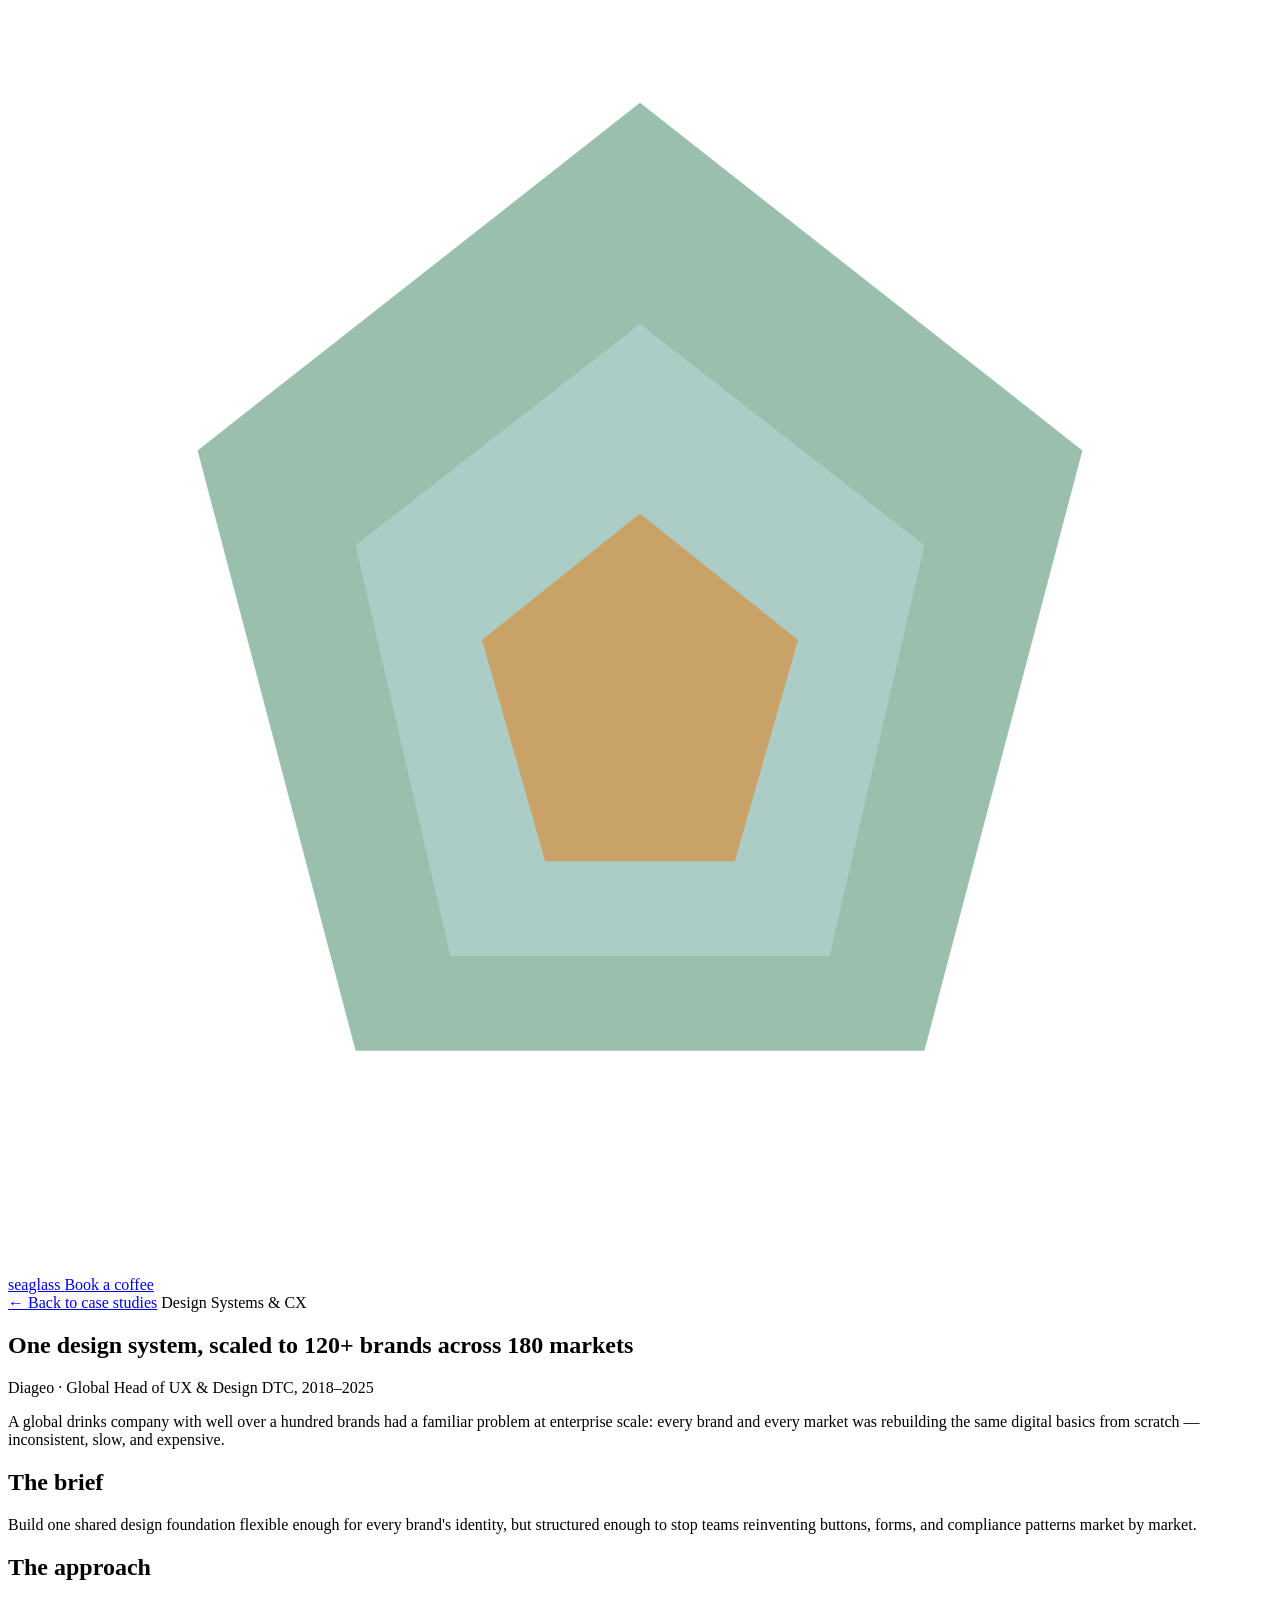
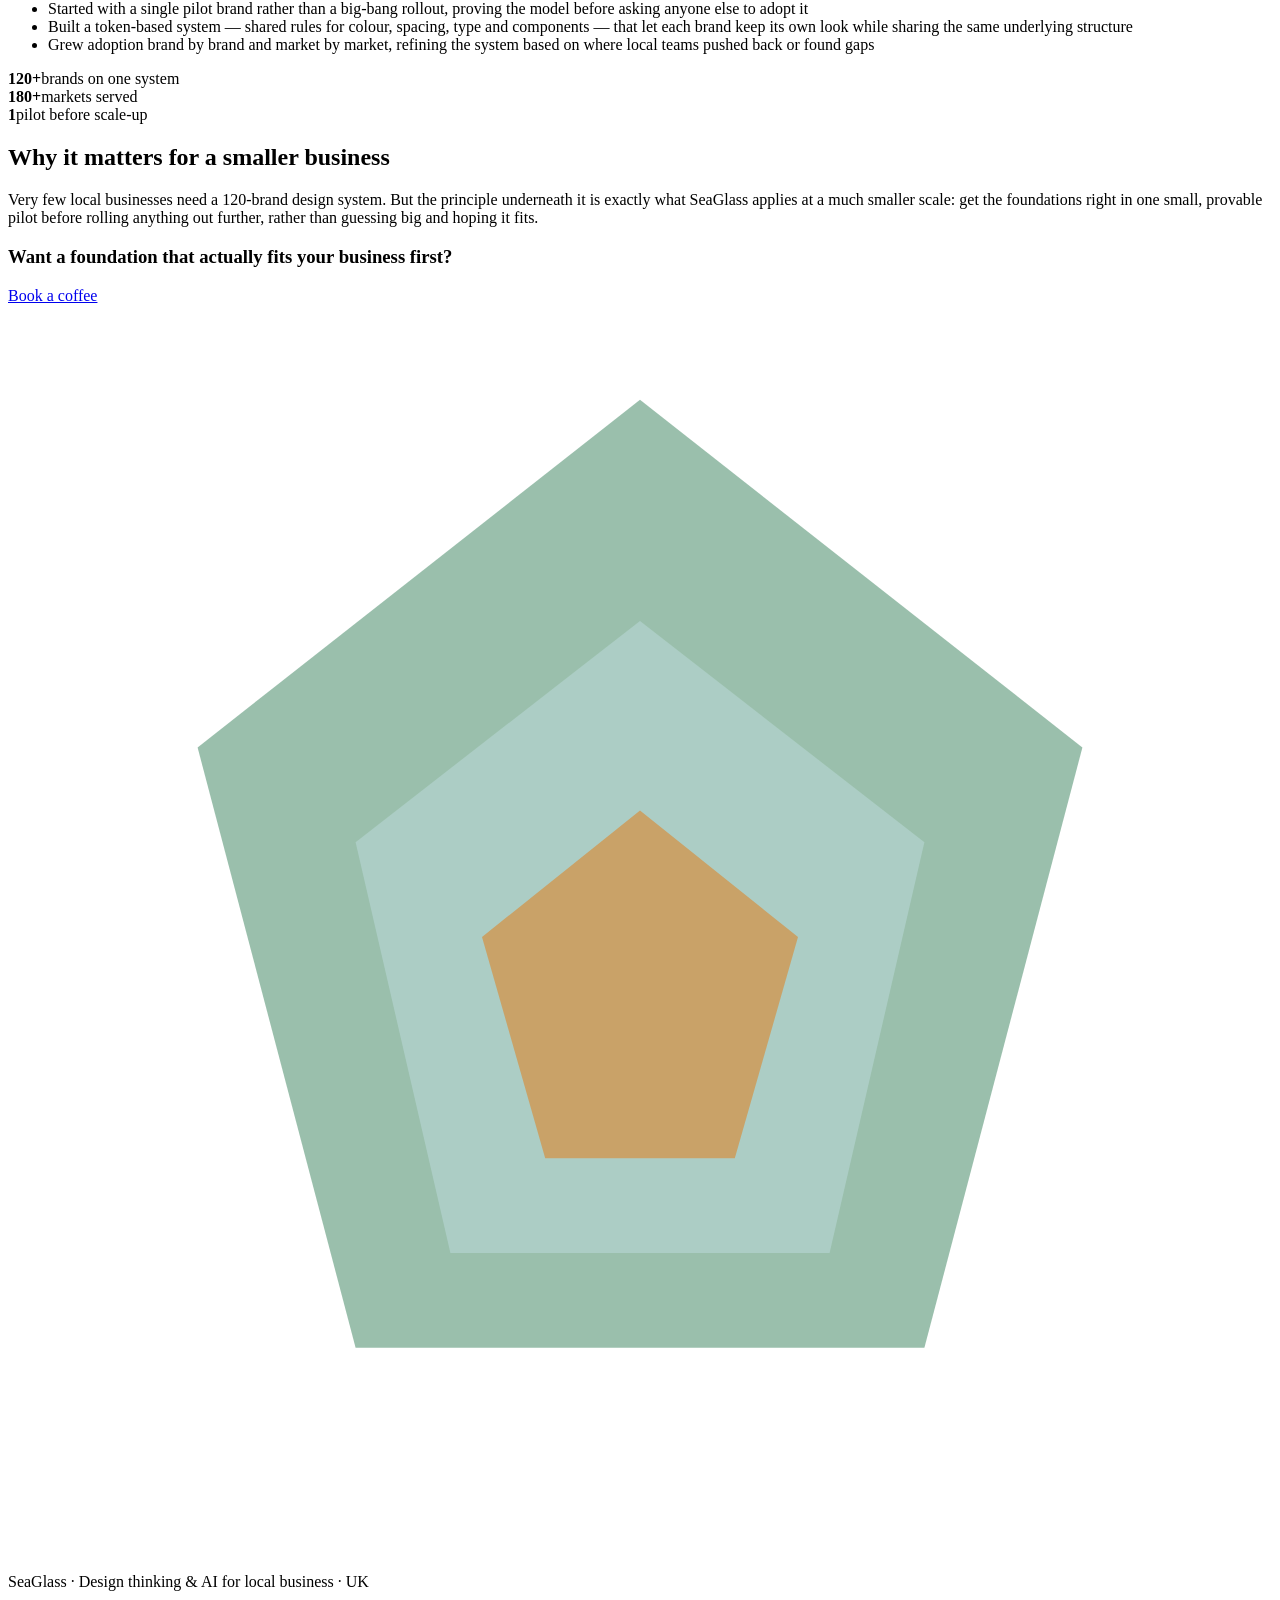
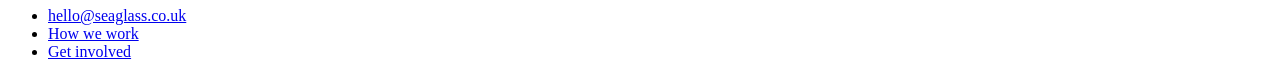
==== case-studies/diageo-bedrock.html @ 7698c7c2 "Updated version to add HTTPS and adjust logo" ====
<!DOCTYPE html>
<html lang="en-GB">
<head>
<meta charset="UTF-8">
<meta name="viewport" content="width=device-width, initial-scale=1.0">
<title>Case study: Bedrock UI design system — SeaGlass</title>
<meta name="description" content="How one design-token system scaled to 120+ brands across 180 markets — and what small businesses can learn from starting with a single pilot.">
<link rel="canonical" href="https://seaglass.co.uk/case-studies/diageo-bedrock.html">
<meta name="robots" content="index, follow">
<meta property="og:type" content="article">
<meta property="og:title" content="Case study: Bedrock UI design system — SeaGlass">
<meta property="og:description" content="How one design-token system scaled to 120+ brands across 180 markets.">
<meta property="og:url" content="https://seaglass.co.uk/case-studies/diageo-bedrock.html">
<link rel="preconnect" href="https://fonts.googleapis.com">
<link rel="preconnect" href="https://fonts.gstatic.com" crossorigin>
<link href="https://fonts.googleapis.com/css2?family=Fraunces:ital,opsz,wght@0,9..144,300;0,9..144,400;0,9..144,500;0,9..144,600;1,9..144,400;1,9..144,500&family=Inter:wght@400;500;600;700&family=IBM+Plex+Mono:wght@400;500&display=swap" rel="stylesheet">
<link rel="icon" type="image/svg+xml" href="data:image/svg+xml,%3Csvg xmlns=%27http://www.w3.org/2000/svg%27 viewBox=%270 0 40 40%27%3E%3Cpolygon points=%2720,3 34,14 29,33 11,33 6,14%27 fill=%27%238FB8A4%27/%3E%3Cpolygon points=%2720,10 29,17 26,30 14,30 11,17%27 fill=%27%23AFD0C9%27/%3E%3Cpolygon points=%2720,16 25,20 23,27 17,27 15,20%27 fill=%27%23C9A268%27/%3E%3C/svg%3E">
<link rel="stylesheet" href="../assets/style.css">
</head>
<body>
<header class="site">
  <nav>
    <a href="../index.html" class="brand">
      <svg class="brand-mark" viewBox="0 0 40 40" fill="none">
        <polygon points="20,3 34,14 29,33 11,33 6,14" fill="#8FB8A4" opacity="0.9"/>
        <polygon points="20,10 29,17 26,30 14,30 11,17" fill="#AFD0C9" opacity="0.85"/>
        <polygon points="20,16 25,20 23,27 17,27 15,20" fill="#C9A268"/>
      </svg>
      <span class="brand-word">seaglass</span>
    </a>
    <a class="nav-cta" href="../index.html#involve">Book a coffee</a>
  </nav>
</header>

<main>
  <section class="hero cs-hero">
    <div class="wrap">
      <a class="cs-back" href="../index.html#case">← Back to case studies</a>
      <span class="case-tag">Design Systems &amp; CX</span>
      <h1>One design system, scaled to 120+ brands across 180 markets</h1>
      <span class="client">Diageo · Global Head of UX &amp; Design DTC, 2018–2025</span>
    </div>
  </section>

  <section class="cs-body">
    <div class="wrap">
      <p>A global drinks company with well over a hundred brands had a familiar problem at enterprise scale: every brand and every market was rebuilding the same digital basics from scratch — inconsistent, slow, and expensive.</p>

      <h2>The brief</h2>
      <p>Build one shared design foundation flexible enough for every brand's identity, but structured enough to stop teams reinventing buttons, forms, and compliance patterns market by market.</p>

      <h2>The approach</h2>
      <ul>
        <li>Started with a single pilot brand rather than a big-bang rollout, proving the model before asking anyone else to adopt it</li>
        <li>Built a token-based system — shared rules for colour, spacing, type and components — that let each brand keep its own look while sharing the same underlying structure</li>
        <li>Grew adoption brand by brand and market by market, refining the system based on where local teams pushed back or found gaps</li>
      </ul>

      <div class="cs-stats-row">
        <div><strong>120+</strong><span>brands on one system</span></div>
        <div><strong>180+</strong><span>markets served</span></div>
        <div><strong>1</strong><span>pilot before scale-up</span></div>
      </div>

      <h2>Why it matters for a smaller business</h2>
      <p>Very few local businesses need a 120-brand design system. But the principle underneath it is exactly what SeaGlass applies at a much smaller scale: get the foundations right in one small, provable pilot before rolling anything out further, rather than guessing big and hoping it fits.</p>

      <div class="cs-cta">
        <h3>Want a foundation that actually fits your business first?</h3>
        <a class="btn btn-primary" href="../index.html#involve">Book a coffee</a>
      </div>
    </div>
  </section>
</main>

<footer>
  <div class="wrap">
    <div class="foot-grid">
      <div class="foot-brand">
        <svg class="brand-mark" viewBox="0 0 40 40" fill="none">
          <polygon points="20,3 34,14 29,33 11,33 6,14" fill="#8FB8A4" opacity="0.9"/>
          <polygon points="20,10 29,17 26,30 14,30 11,17" fill="#AFD0C9" opacity="0.85"/>
          <polygon points="20,16 25,20 23,27 17,27 15,20" fill="#C9A268"/>
        </svg>
        <span class="fine">SeaGlass · Design thinking &amp; AI for local business · UK</span>
      </div>
      <ul class="foot-links">
        <li><a href="mailto:hello@seaglass.co.uk">hello@seaglass.co.uk</a></li>
        <li><a href="../index.html#process">How we work</a></li>
        <li><a href="../index.html#involve">Get involved</a></li>
      </ul>
    </div>
  </div>
</footer>
</body>
</html>
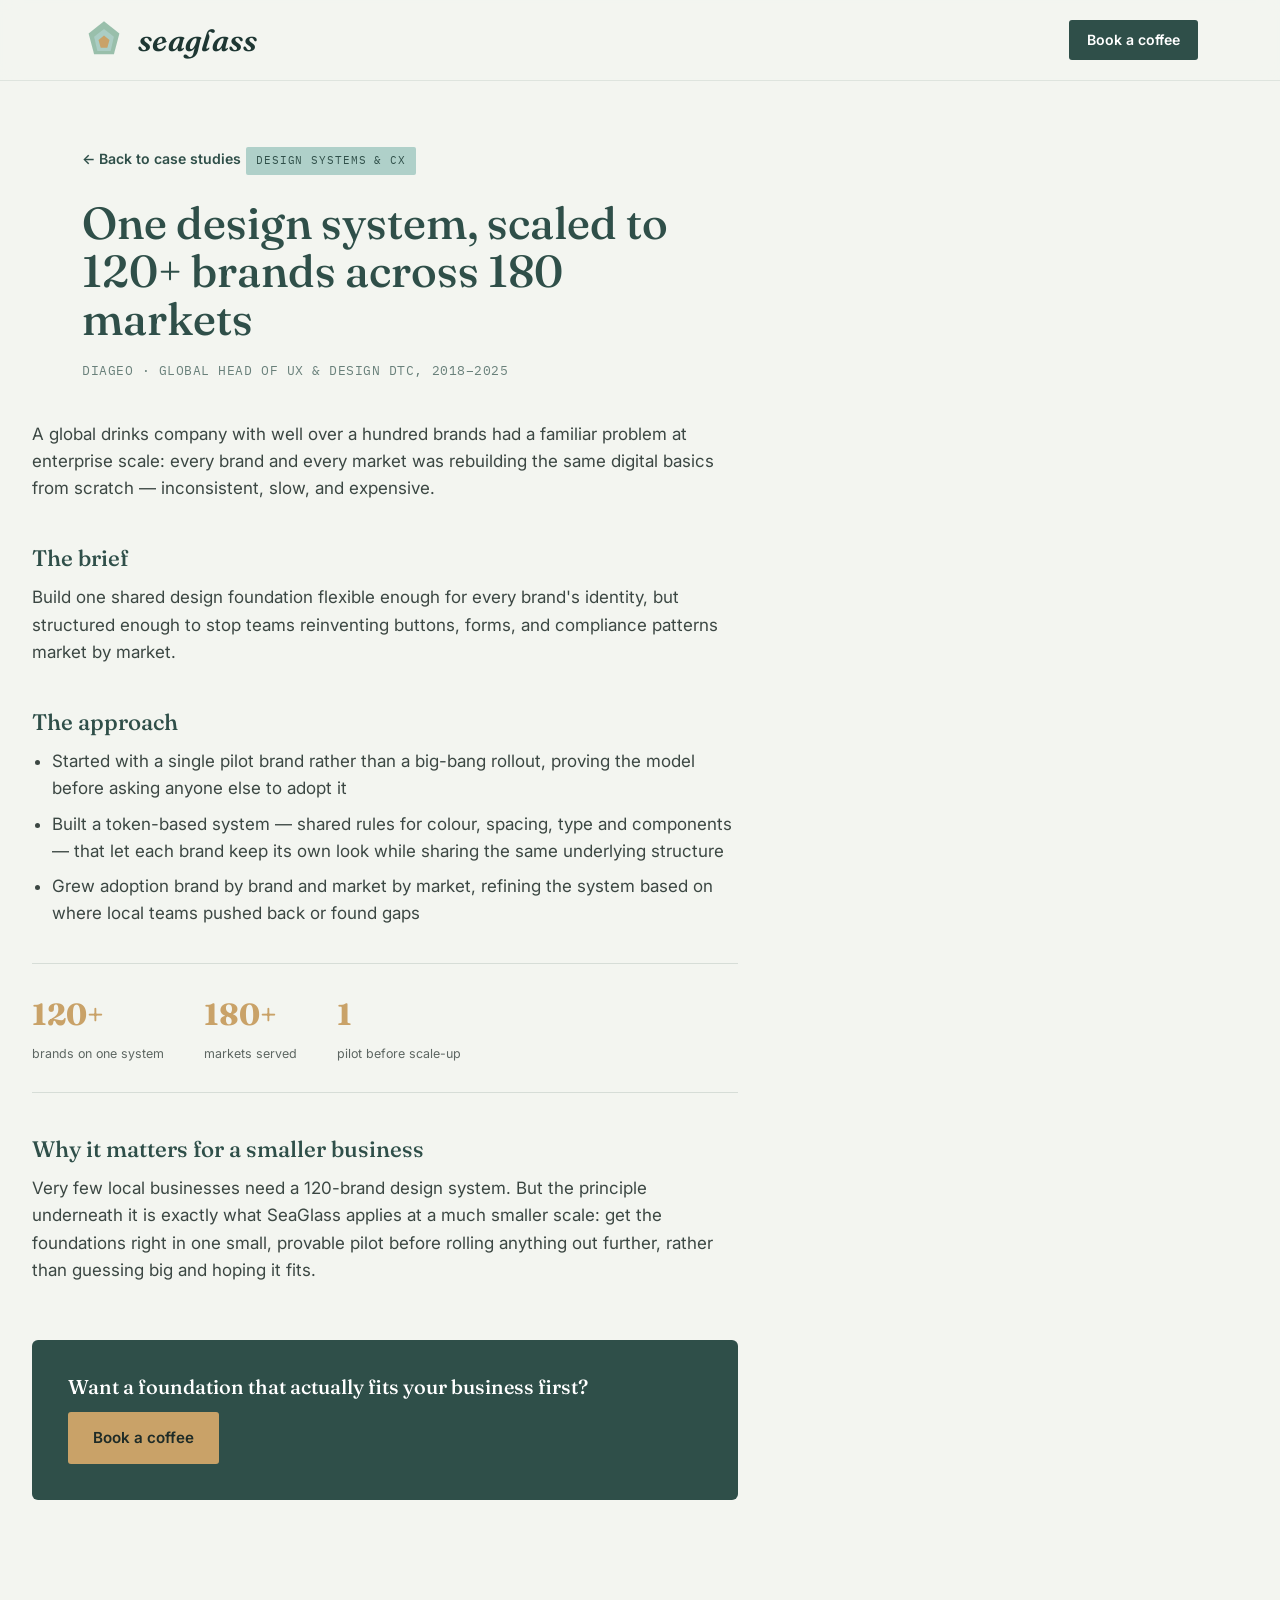
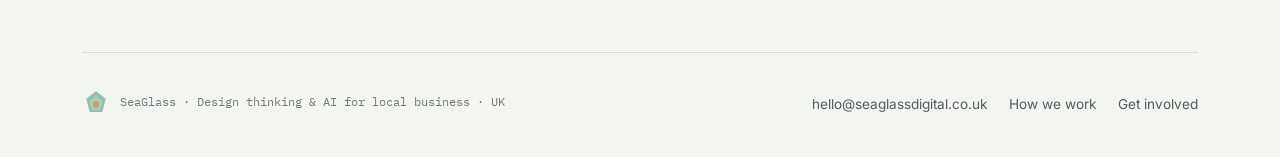
==== commit 94f36779: "Changed issue with CNAME" ====
--- a/case-studies/diageo-bedrock.html
+++ b/case-studies/diageo-bedrock.html
@@ -5,16 +5,22 @@
 <meta name="viewport" content="width=device-width, initial-scale=1.0">
 <title>Case study: Bedrock UI design system — SeaGlass</title>
 <meta name="description" content="How one design-token system scaled to 120+ brands across 180 markets — and what small businesses can learn from starting with a single pilot.">
-<link rel="canonical" href="https://seaglass.co.uk/case-studies/diageo-bedrock.html">
+<link rel="canonical" href="https://www.seaglassdigital.co.uk/case-studies/diageo-bedrock.html">
 <meta name="robots" content="index, follow">
 <meta property="og:type" content="article">
 <meta property="og:title" content="Case study: Bedrock UI design system — SeaGlass">
 <meta property="og:description" content="How one design-token system scaled to 120+ brands across 180 markets.">
-<meta property="og:url" content="https://seaglass.co.uk/case-studies/diageo-bedrock.html">
+<meta property="og:url" content="https://www.seaglassdigital.co.uk/case-studies/diageo-bedrock.html">
+<meta property="og:image" content="https://www.seaglassdigital.co.uk/assets/social-share.png">
+<meta name="twitter:card" content="summary_large_image">
 <link rel="preconnect" href="https://fonts.googleapis.com">
 <link rel="preconnect" href="https://fonts.gstatic.com" crossorigin>
 <link href="https://fonts.googleapis.com/css2?family=Fraunces:ital,opsz,wght@0,9..144,300;0,9..144,400;0,9..144,500;0,9..144,600;1,9..144,400;1,9..144,500&family=Inter:wght@400;500;600;700&family=IBM+Plex+Mono:wght@400;500&display=swap" rel="stylesheet">
-<link rel="icon" type="image/svg+xml" href="data:image/svg+xml,%3Csvg xmlns=%27http://www.w3.org/2000/svg%27 viewBox=%270 0 40 40%27%3E%3Cpolygon points=%2720,3 34,14 29,33 11,33 6,14%27 fill=%27%238FB8A4%27/%3E%3Cpolygon points=%2720,10 29,17 26,30 14,30 11,17%27 fill=%27%23AFD0C9%27/%3E%3Cpolygon points=%2720,16 25,20 23,27 17,27 15,20%27 fill=%27%23C9A268%27/%3E%3C/svg%3E">
+<link rel="icon" type="image/svg+xml" href="data:image/svg+xml,%3Csvg xmlns='http://www.w3.org/2000/svg' viewBox='0 0 40 40'%3E%3Cpolygon points='20,3 34,14 29,33 11,33 6,14' fill='%238FB8A4'/%3E%3Cpolygon points='20,10 29,17 26,30 14,30 11,17' fill='%23AFD0C9'/%3E%3Cpolygon points='20,16 25,20 23,27 17,27 15,20' fill='%23C9A268'/%3E%3C/svg%3E">
+<link rel="icon" type="image/png" sizes="32x32" href="../assets/favicon-32x32.png">
+<link rel="icon" type="image/png" sizes="16x16" href="../assets/favicon-16x16.png">
+<link rel="apple-touch-icon" sizes="180x180" href="../assets/apple-touch-icon.png">
+<link rel="shortcut icon" href="../favicon.ico">
 <link rel="stylesheet" href="../assets/style.css">
 </head>
 <body>
@@ -85,7 +91,7 @@
         <span class="fine">SeaGlass · Design thinking &amp; AI for local business · UK</span>
       </div>
       <ul class="foot-links">
-        <li><a href="mailto:hello@seaglass.co.uk">hello@seaglass.co.uk</a></li>
+        <li><a href="mailto:hello@seaglassdigital.co.uk">hello@seaglassdigital.co.uk</a></li>
         <li><a href="../index.html#process">How we work</a></li>
         <li><a href="../index.html#involve">Get involved</a></li>
       </ul>
--- a/assets/style.css
+++ b/assets/style.css
@@ -0,0 +1,299 @@
+
+  :root{
+    --sand:        #F3F5F0;
+    --sand-deep:   #E9ECE4;
+    --ink:         #1E2B27;
+    --sea-deep:    #2F4F49;
+    --glass-green: #8FB8A4;
+    --glass-aqua:  #AFD0C9;
+    --glass-amber: #C9A268;
+    --glass-grey:  #B9C4BE;
+    --white:       #FFFFFF;
+    --radius-soft: 6px;
+    --max: 1180px;
+  }
+
+  *{ box-sizing:border-box; }
+  html{ scroll-behavior:smooth; }
+  body{
+    margin:0;
+    background:var(--sand);
+    color:var(--ink);
+    font-family:'Inter', sans-serif;
+    font-size:17px;
+    line-height:1.6;
+    -webkit-font-smoothing:antialiased;
+  }
+  @media (prefers-reduced-motion: reduce){
+    html{ scroll-behavior:auto; }
+    *{ animation-duration:0.001ms !important; transition-duration:0.001ms !important; }
+  }
+
+  h1,h2,h3{
+    font-family:'Fraunces', serif;
+    font-weight:500;
+    line-height:1.08;
+    margin:0;
+    color:var(--sea-deep);
+  }
+  .eyebrow{
+    font-family:'IBM Plex Mono', monospace;
+    font-size:0.72rem;
+    letter-spacing:0.14em;
+    text-transform:uppercase;
+    color:var(--sea-deep);
+    opacity:0.65;
+    display:block;
+    margin-bottom:14px;
+  }
+  a{ color:inherit; }
+  img,svg{ display:block; max-width:100%; }
+  .wrap{ max-width:var(--max); margin:0 auto; padding:0 32px; }
+  section{ padding:96px 0; }
+  @media (max-width:720px){ section{ padding:64px 0; } .wrap{ padding:0 22px; } }
+
+  a:focus-visible, button:focus-visible{
+    outline:2px solid var(--sea-deep);
+    outline-offset:3px;
+  }
+
+  /* ---------- NAV ---------- */
+  header.site{
+    position:sticky; top:0; z-index:50;
+    background:rgba(243,245,240,0.86);
+    backdrop-filter:blur(10px);
+    -webkit-backdrop-filter:blur(10px);
+    border-bottom:1px solid rgba(47,79,73,0.1);
+  }
+  nav{
+    max-width:var(--max); margin:0 auto; padding:18px 32px;
+    display:flex; align-items:center; justify-content:space-between;
+  }
+  .brand{ display:flex; align-items:center; gap:12px; text-decoration:none; }
+  .brand-mark{ width:44px; height:44px; }
+  .brand-word{
+    font-family:'Fraunces', serif; font-style:italic; font-weight:600;
+    font-size:1.9rem; color:#1E3733; letter-spacing:0.01em; line-height:1;
+  }
+  .nav-links{ display:flex; gap:30px; list-style:none; margin:0; padding:0; }
+  .nav-links a{
+    text-decoration:none; font-size:0.92rem; font-weight:500; color:var(--ink);
+    padding:6px 0; border-bottom:1px solid transparent;
+  }
+  .nav-links a:hover{ border-bottom-color:var(--glass-amber); }
+  .nav-cta{
+    background:var(--sea-deep); color:var(--white); padding:9px 18px;
+    border-radius:3px; text-decoration:none; font-size:0.88rem; font-weight:600;
+  }
+  .nav-mobile-hide{ display:flex; }
+  @media (max-width:760px){ .nav-mobile-hide{ display:none; } }
+
+  /* ---------- HERO ---------- */
+  .hero{ padding:88px 0 70px; overflow:hidden; }
+  .hero-grid{
+    display:grid; grid-template-columns:1.1fr 0.9fr; gap:56px; align-items:center;
+  }
+  @media (max-width:900px){ .hero-grid{ grid-template-columns:1fr; } }
+  .hero h1{ font-size:clamp(2.3rem, 4.4vw, 3.4rem); }
+  .hero h1 em{ font-style:italic; color:var(--glass-amber); }
+  .hero p.lead{
+    font-size:1.14rem; max-width:46ch; margin:22px 0 32px; color:var(--ink); opacity:0.86;
+  }
+  .btn-row{ display:flex; gap:14px; flex-wrap:wrap; }
+  .btn{
+    display:inline-flex; align-items:center; gap:8px;
+    padding:13px 24px; border-radius:3px; text-decoration:none;
+    font-weight:600; font-size:0.95rem; border:1px solid transparent;
+  }
+  .btn-primary{ background:var(--glass-amber); color:var(--ink); }
+  .btn-primary:hover{ background:#bb9257; }
+  .btn-ghost{ border-color:var(--sea-deep); color:var(--sea-deep); }
+  .btn-ghost:hover{ background:rgba(47,79,73,0.06); }
+
+  .trust-strip{
+    margin-top:40px; display:flex; gap:28px; flex-wrap:wrap;
+    font-family:'IBM Plex Mono', monospace; font-size:0.76rem; letter-spacing:0.03em;
+    color:var(--sea-deep); opacity:0.75;
+  }
+  .trust-strip span::before{ content:"— "; }
+
+  /* Hero illustration: scattered tumbled glass cluster */
+  .hero-art{ position:relative; }
+  .hero-art svg{ width:100%; height:auto; }
+  .shard-piece{ filter:drop-shadow(0 8px 18px rgba(47,79,73,0.16)); }
+
+  /* ---------- PAIN POINTS ---------- */
+  .pain{ background:var(--sand-deep); }
+  .pain-head{ max-width:56ch; margin-bottom:52px; }
+  .pain-head h2{ font-size:clamp(1.7rem,3vw,2.3rem); }
+  .pain-grid{
+    display:grid; grid-template-columns:repeat(4,1fr); gap:22px;
+  }
+  @media (max-width:980px){ .pain-grid{ grid-template-columns:repeat(2,1fr); } }
+  @media (max-width:560px){ .pain-grid{ grid-template-columns:1fr; } }
+
+  .shard-card{
+    background:rgba(255,255,255,0.55);
+    backdrop-filter:blur(6px);
+    border:1px solid rgba(255,255,255,0.7);
+    padding:30px 24px 26px;
+    clip-path: polygon(0% 4%, 92% 0%, 100% 88%, 8% 100%);
+    box-shadow:0 14px 30px -18px rgba(47,79,73,0.35);
+    transition:transform 0.25s ease;
+  }
+  .shard-card:hover{ transform:translateY(-4px); }
+  .shard-card:nth-child(2){ clip-path: polygon(3% 0%, 100% 6%, 97% 100%, 0% 92%); }
+  .shard-card:nth-child(3){ clip-path: polygon(0% 8%, 96% 0%, 100% 94%, 5% 100%); }
+  .shard-card:nth-child(4){ clip-path: polygon(6% 0%, 100% 4%, 94% 100%, 0% 96%); }
+  .shard-card .icon{ width:34px; height:34px; margin-bottom:18px; color:var(--sea-deep); }
+  .shard-card h3{ font-size:1rem; font-family:'Inter',sans-serif; font-weight:600; color:var(--ink); margin-bottom:8px; }
+  .shard-card p{ font-size:0.92rem; margin:0; opacity:0.78; }
+
+  /* ---------- PROCESS ---------- */
+  .process-head{ max-width:60ch; margin-bottom:20px; }
+  .process-art{ margin:36px 0 56px; }
+  .process-art svg{ width:100%; height:auto; }
+
+  .steps{ counter-reset:step; list-style:none; margin:0; padding:0; }
+  .step{
+    display:grid; grid-template-columns:70px 1fr; gap:24px;
+    padding:28px 0; border-top:1px solid rgba(47,79,73,0.15);
+  }
+  .step:last-child{ border-bottom:1px solid rgba(47,79,73,0.15); }
+  .step-num{
+    font-family:'Fraunces',serif; font-style:italic; font-size:1.7rem; color:var(--glass-amber);
+  }
+  .step h3{ font-size:1.15rem; margin-bottom:6px; color:var(--sea-deep); }
+  .step p{ margin:0; max-width:60ch; opacity:0.8; font-size:0.96rem; }
+
+  /* ---------- TRUST / COMMUNITY ---------- */
+  .community{ background:var(--sea-deep); color:var(--sand); }
+  .community h2{ color:var(--white); font-size:clamp(1.7rem,3vw,2.3rem); max-width:20ch; }
+  .community .eyebrow{ color:var(--glass-aqua); opacity:1; }
+  .comm-grid{ display:grid; grid-template-columns:1fr 1fr; gap:50px; margin-top:44px; }
+  @media (max-width:800px){ .comm-grid{ grid-template-columns:1fr; } }
+  .comm-list{ list-style:none; margin:0; padding:0; display:grid; gap:18px; }
+  .comm-list li{
+    display:flex; gap:14px; align-items:flex-start; font-size:0.98rem; opacity:0.92;
+  }
+  .comm-list li .dot{
+    width:9px; height:9px; border-radius:50%; background:var(--glass-amber);
+    margin-top:8px; flex-shrink:0;
+  }
+  .comm-quote{
+    font-family:'Fraunces',serif; font-style:italic; font-size:1.3rem; line-height:1.45;
+    color:var(--white); border-left:2px solid var(--glass-amber); padding-left:24px;
+  }
+  .comm-quote span{
+    display:block; margin-top:16px; font-family:'IBM Plex Mono',monospace;
+    font-style:normal; font-size:0.72rem; letter-spacing:0.06em; text-transform:uppercase;
+    opacity:0.65;
+  }
+
+  /* ---------- CASE STUDY ---------- */
+  .case{ }
+  .track-stats{
+    display:grid; grid-template-columns:repeat(4,1fr); gap:22px; margin-bottom:52px;
+    border-top:1px solid rgba(47,79,73,0.15); border-bottom:1px solid rgba(47,79,73,0.15);
+    padding:28px 0;
+  }
+  @media (max-width:800px){ .track-stats{ grid-template-columns:repeat(2,1fr); } }
+  .track-stats div strong{
+    display:block; font-family:'Fraunces',serif; font-size:2rem; color:var(--sea-deep);
+  }
+  .track-stats div span{ font-size:0.82rem; opacity:0.7; }
+
+  .case-grid{ display:grid; grid-template-columns:repeat(3,1fr); gap:24px; }
+  @media (max-width:900px){ .case-grid{ grid-template-columns:1fr; } }
+  .case-mini{
+    display:block; text-decoration:none; color:inherit;
+    background:var(--white); border:1px solid rgba(47,79,73,0.12);
+    border-radius:var(--radius-soft); padding:28px 26px;
+    transition:transform 0.2s ease, box-shadow 0.2s ease;
+  }
+  .case-mini:hover{
+    transform:translateY(-3px);
+    box-shadow:0 16px 30px -18px rgba(47,79,73,0.35);
+  }
+  .case-mini h3{ font-size:1.08rem; margin:14px 0 10px; }
+  .case-mini p{ font-size:0.88rem; opacity:0.78; margin:0 0 16px; }
+  .case-link{
+    font-family:'IBM Plex Mono',monospace; font-size:0.76rem; letter-spacing:0.02em;
+    color:var(--glass-amber); font-weight:500;
+  }
+  .case-card{
+    background:var(--white);
+    border:1px solid rgba(47,79,73,0.12);
+    border-radius:var(--radius-soft);
+    padding:48px;
+    display:grid; grid-template-columns:1fr 1fr; gap:44px;
+  }
+  @media (max-width:800px){ .case-card{ grid-template-columns:1fr; padding:32px; } }
+  .case-tag{
+    display:inline-block; font-family:'IBM Plex Mono',monospace; font-size:0.7rem;
+    letter-spacing:0.08em; text-transform:uppercase; color:var(--sea-deep);
+    background:var(--glass-aqua); padding:5px 10px; border-radius:2px; margin-bottom:18px;
+  }
+  .case h3{ font-size:1.5rem; margin-bottom:14px; }
+  .case-stats{ display:flex; gap:34px; margin-top:26px; flex-wrap:wrap; }
+  .case-stats div strong{ display:block; font-family:'Fraunces',serif; font-size:1.7rem; color:var(--glass-amber); }
+  .case-stats div span{ font-size:0.8rem; opacity:0.7; }
+  .case-note{
+    margin-top:26px; padding:14px 16px; background:var(--sand-deep);
+    border-left:3px solid var(--glass-amber); font-size:0.85rem; opacity:0.85; border-radius:2px;
+  }
+
+  /* ---------- GET INVOLVED ---------- */
+  .involve{ background:var(--sand-deep); }
+  .involve-head{ max-width:56ch; margin-bottom:48px; }
+  .involve-grid{ display:grid; grid-template-columns:repeat(3,1fr); gap:24px; }
+  @media (max-width:900px){ .involve-grid{ grid-template-columns:1fr; } }
+  .involve-card{
+    background:var(--white); border-radius:var(--radius-soft);
+    padding:34px 28px; border:1px solid rgba(47,79,73,0.1);
+    display:flex; flex-direction:column; gap:14px;
+  }
+  .involve-card .icon{ width:30px; height:30px; color:var(--glass-amber); }
+  .involve-card h3{ font-size:1.15rem; }
+  .involve-card p{ font-size:0.92rem; opacity:0.78; margin:0; flex-grow:1; }
+  .involve-card .btn{ align-self:flex-start; margin-top:6px; }
+
+  /* ---------- FOOTER ---------- */
+  footer{ padding:56px 0 40px; }
+  .foot-grid{
+    display:flex; justify-content:space-between; align-items:flex-end; flex-wrap:wrap; gap:24px;
+    border-top:1px solid rgba(47,79,73,0.15); padding-top:36px;
+  }
+  .foot-brand{ display:flex; align-items:center; gap:10px; }
+  .foot-brand .brand-mark{ width:28px; height:28px; }
+  footer .fine{ font-family:'IBM Plex Mono',monospace; font-size:0.74rem; opacity:0.6; }
+  .foot-links{ display:flex; gap:22px; list-style:none; margin:0; padding:0; }
+  .foot-links a{ text-decoration:none; font-size:0.85rem; opacity:0.75; }
+  .foot-links a:hover{ opacity:1; }
+
+/* ---------- CASE STUDY DETAIL PAGE ---------- */
+.cs-hero{ padding:64px 0 40px; }
+.cs-hero .case-tag{ margin-bottom:18px; }
+.cs-hero h1{ font-size:clamp(2rem,4vw,2.8rem); max-width:22ch; }
+.cs-hero .client{
+  font-family:'IBM Plex Mono',monospace; font-size:0.82rem; letter-spacing:0.04em;
+  text-transform:uppercase; color:var(--sea-deep); opacity:0.7; margin-top:16px; display:block;
+}
+.cs-body{ padding-top:0; max-width:70ch; }
+.cs-body h2{ font-size:1.4rem; margin:44px 0 14px; }
+.cs-body p{ opacity:0.86; margin:0 0 16px; }
+.cs-body ul{ opacity:0.86; padding-left:20px; margin:0 0 16px; }
+.cs-body li{ margin-bottom:8px; }
+.cs-stats-row{ display:flex; gap:40px; flex-wrap:wrap; margin:36px 0; padding:26px 0; border-top:1px solid rgba(47,79,73,0.15); border-bottom:1px solid rgba(47,79,73,0.15); }
+.cs-stats-row div strong{ display:block; font-family:'Fraunces',serif; font-size:1.9rem; color:var(--glass-amber); }
+.cs-stats-row div span{ font-size:0.78rem; opacity:0.7; }
+.cs-back{ display:inline-block; margin-bottom:28px; font-size:0.88rem; color:var(--sea-deep); text-decoration:none; font-weight:600; }
+.cs-back:hover{ text-decoration:underline; }
+.cs-cta{ margin:56px 0 0; padding:36px; background:var(--sea-deep); border-radius:var(--radius-soft); color:var(--white); }
+.cs-cta h3{ color:var(--white); font-size:1.25rem; margin-bottom:14px; }
+
+/* ---------- FAQ ---------- */
+.faq-list{ display:grid; grid-template-columns:1fr 1fr; gap:32px; }
+@media (max-width:800px){ .faq-list{ grid-template-columns:1fr; } }
+.faq-item h3{ font-size:1.05rem; margin-bottom:8px; color:var(--sea-deep); }
+.faq-item p{ font-size:0.93rem; opacity:0.8; margin:0; }
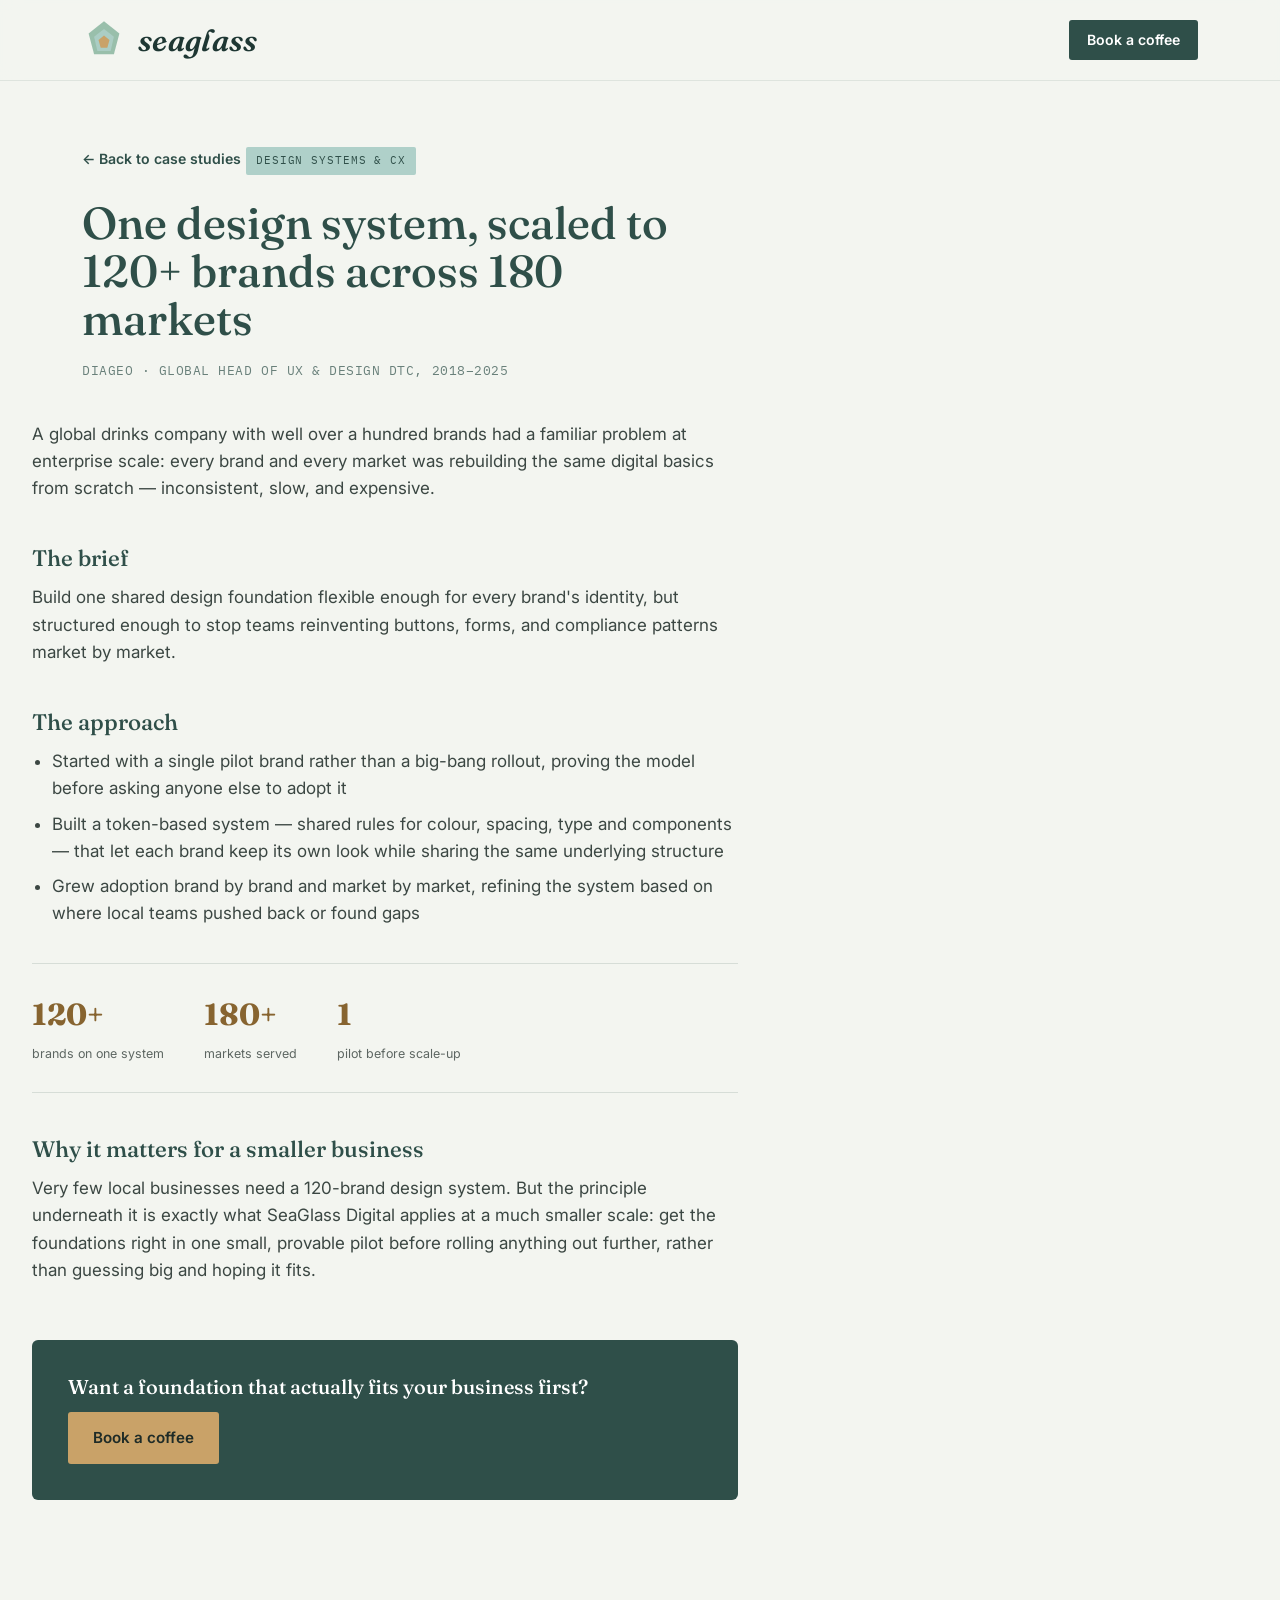
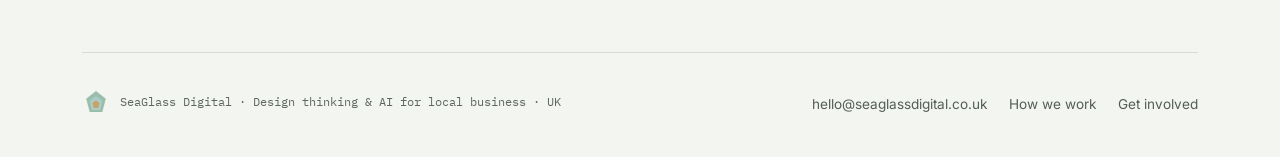
==== commit 845a7bd5: "copy and content updarte" ====
--- a/case-studies/diageo-bedrock.html
+++ b/case-studies/diageo-bedrock.html
@@ -3,16 +3,40 @@
 <head>
 <meta charset="UTF-8">
 <meta name="viewport" content="width=device-width, initial-scale=1.0">
-<title>Case study: Bedrock UI design system — SeaGlass</title>
+<title>Case study: Bedrock UI design system — SeaGlass Digital</title>
 <meta name="description" content="How one design-token system scaled to 120+ brands across 180 markets — and what small businesses can learn from starting with a single pilot.">
+<meta name="keywords" content="design system case study, design token system, scaling design systems, design thinking case study, UX leadership case study">
 <link rel="canonical" href="https://www.seaglassdigital.co.uk/case-studies/diageo-bedrock.html">
 <meta name="robots" content="index, follow">
 <meta property="og:type" content="article">
-<meta property="og:title" content="Case study: Bedrock UI design system — SeaGlass">
+<meta property="og:title" content="Case study: Bedrock UI design system — SeaGlass Digital">
 <meta property="og:description" content="How one design-token system scaled to 120+ brands across 180 markets.">
 <meta property="og:url" content="https://www.seaglassdigital.co.uk/case-studies/diageo-bedrock.html">
 <meta property="og:image" content="https://www.seaglassdigital.co.uk/assets/social-share.png">
 <meta name="twitter:card" content="summary_large_image">
+<script type="application/ld+json">
+{
+  "@context": "https://schema.org",
+  "@type": "BreadcrumbList",
+  "itemListElement": [
+    { "@type": "ListItem", "position": 1, "name": "Home", "item": "https://www.seaglassdigital.co.uk/" },
+    { "@type": "ListItem", "position": 2, "name": "Case studies", "item": "https://www.seaglassdigital.co.uk/#case" },
+    { "@type": "ListItem", "position": 3, "name": "Bedrock UI design system" }
+  ]
+}
+</script>
+<script type="application/ld+json">
+{
+  "@context": "https://schema.org",
+  "@type": "Article",
+  "headline": "One design system, scaled to 120+ brands across 180 markets",
+  "description": "How one design-token system scaled to 120+ brands across 180 markets, starting from a single pilot.",
+  "author": { "@type": "Person", "name": "Richard Morland" },
+  "publisher": { "@type": "Organization", "name": "SeaGlass Digital" },
+  "about": ["Design systems", "Design tokens", "Design thinking"],
+  "mainEntityOfPage": "https://www.seaglassdigital.co.uk/case-studies/diageo-bedrock.html"
+}
+</script>
 <link rel="preconnect" href="https://fonts.googleapis.com">
 <link rel="preconnect" href="https://fonts.gstatic.com" crossorigin>
 <link href="https://fonts.googleapis.com/css2?family=Fraunces:ital,opsz,wght@0,9..144,300;0,9..144,400;0,9..144,500;0,9..144,600;1,9..144,400;1,9..144,500&family=Inter:wght@400;500;600;700&family=IBM+Plex+Mono:wght@400;500&display=swap" rel="stylesheet">
@@ -27,7 +51,7 @@
 <header class="site">
   <nav>
     <a href="../index.html" class="brand">
-      <svg class="brand-mark" viewBox="0 0 40 40" fill="none">
+      <svg class="brand-mark" viewBox="0 0 40 40" fill="none" aria-hidden="true" focusable="false">
         <polygon points="20,3 34,14 29,33 11,33 6,14" fill="#8FB8A4" opacity="0.9"/>
         <polygon points="20,10 29,17 26,30 14,30 11,17" fill="#AFD0C9" opacity="0.85"/>
         <polygon points="20,16 25,20 23,27 17,27 15,20" fill="#C9A268"/>
@@ -69,7 +93,7 @@
       </div>
 
       <h2>Why it matters for a smaller business</h2>
-      <p>Very few local businesses need a 120-brand design system. But the principle underneath it is exactly what SeaGlass applies at a much smaller scale: get the foundations right in one small, provable pilot before rolling anything out further, rather than guessing big and hoping it fits.</p>
+      <p>Very few local businesses need a 120-brand design system. But the principle underneath it is exactly what SeaGlass Digital applies at a much smaller scale: get the foundations right in one small, provable pilot before rolling anything out further, rather than guessing big and hoping it fits.</p>
 
       <div class="cs-cta">
         <h3>Want a foundation that actually fits your business first?</h3>
@@ -83,12 +107,12 @@
   <div class="wrap">
     <div class="foot-grid">
       <div class="foot-brand">
-        <svg class="brand-mark" viewBox="0 0 40 40" fill="none">
+        <svg class="brand-mark" viewBox="0 0 40 40" fill="none" aria-hidden="true" focusable="false">
           <polygon points="20,3 34,14 29,33 11,33 6,14" fill="#8FB8A4" opacity="0.9"/>
           <polygon points="20,10 29,17 26,30 14,30 11,17" fill="#AFD0C9" opacity="0.85"/>
           <polygon points="20,16 25,20 23,27 17,27 15,20" fill="#C9A268"/>
         </svg>
-        <span class="fine">SeaGlass · Design thinking &amp; AI for local business · UK</span>
+        <span class="fine">SeaGlass Digital · Design thinking &amp; AI for local business · UK</span>
       </div>
       <ul class="foot-links">
         <li><a href="mailto:hello@seaglassdigital.co.uk">hello@seaglassdigital.co.uk</a></li>
--- a/assets/style.css
+++ b/assets/style.css
@@ -7,6 +7,7 @@
     --glass-green: #8FB8A4;
     --glass-aqua:  #AFD0C9;
     --glass-amber: #C9A268;
+    --glass-amber-text: #876430;
     --glass-grey:  #B9C4BE;
     --white:       #FFFFFF;
     --radius-soft: 6px;
@@ -42,7 +43,7 @@
     letter-spacing:0.14em;
     text-transform:uppercase;
     color:var(--sea-deep);
-    opacity:0.65;
+    opacity:0.8;
     display:block;
     margin-bottom:14px;
   }
@@ -55,6 +56,16 @@
   a:focus-visible, button:focus-visible{
     outline:2px solid var(--sea-deep);
     outline-offset:3px;
+  }
+
+  .skip-link{
+    position:absolute; left:-9999px; top:0;
+    background:var(--sea-deep); color:var(--white);
+    padding:12px 20px; z-index:100; border-radius:0 0 4px 0;
+    font-size:0.9rem; font-weight:600; text-decoration:none;
+  }
+  .skip-link:focus{
+    left:0;
   }
 
   /* ---------- NAV ---------- */
@@ -68,6 +79,7 @@
   nav{
     max-width:var(--max); margin:0 auto; padding:18px 32px;
     display:flex; align-items:center; justify-content:space-between;
+    position:relative;
   }
   .brand{ display:flex; align-items:center; gap:12px; text-decoration:none; }
   .brand-mark{ width:44px; height:44px; }
@@ -85,8 +97,42 @@
     background:var(--sea-deep); color:var(--white); padding:9px 18px;
     border-radius:3px; text-decoration:none; font-size:0.88rem; font-weight:600;
   }
-  .nav-mobile-hide{ display:flex; }
-  @media (max-width:760px){ .nav-mobile-hide{ display:none; } }
+
+  /* Mobile nav toggle (accessible button, JS-driven) */
+  .nav-toggle-btn{
+    display:none; flex-direction:column; justify-content:center; gap:5px;
+    cursor:pointer; padding:10px; margin-left:14px; -webkit-tap-highlight-color:transparent;
+    background:none; border:none;
+  }
+  .nav-toggle-btn .bar{
+    width:22px; height:2px; background:var(--sea-deep); display:block; border-radius:1px;
+    transition:transform 0.2s ease, opacity 0.2s ease;
+  }
+
+  @media (max-width:760px){
+    .nav-toggle-btn{ display:flex; }
+    .nav-links{
+      position:absolute; top:100%; left:0; right:0;
+      flex-direction:column; gap:2px;
+      background:var(--sand); border-bottom:1px solid rgba(47,79,73,0.12);
+      padding:8px 22px 20px; margin:0;
+      box-shadow:0 16px 24px -18px rgba(47,79,73,0.3);
+      opacity:0; pointer-events:none; transform:translateY(-6px);
+      transition:opacity 0.2s ease, transform 0.2s ease;
+    }
+    .nav-links a{
+      padding:14px 0; border-bottom:1px solid rgba(47,79,73,0.08); font-size:1rem;
+    }
+    .nav-links.nav-open{
+      opacity:1; pointer-events:auto; transform:translateY(0);
+    }
+    .nav-toggle-btn[aria-expanded="true"] .bar:nth-child(1){ transform:translateY(7px) rotate(45deg); }
+    .nav-toggle-btn[aria-expanded="true"] .bar:nth-child(2){ opacity:0; }
+    .nav-toggle-btn[aria-expanded="true"] .bar:nth-child(3){ transform:translateY(-7px) rotate(-45deg); }
+    .brand-mark{ width:36px; height:36px; }
+    .brand-word{ font-size:1.5rem; }
+    .nav-cta{ padding:10px 14px; font-size:0.82rem; }
+  }
 
   /* ---------- HERO ---------- */
   .hero{ padding:88px 0 70px; overflow:hidden; }
@@ -95,7 +141,7 @@
   }
   @media (max-width:900px){ .hero-grid{ grid-template-columns:1fr; } }
   .hero h1{ font-size:clamp(2.3rem, 4.4vw, 3.4rem); }
-  .hero h1 em{ font-style:italic; color:var(--glass-amber); }
+  .hero h1 em{ font-style:italic; color:var(--glass-amber-text); }
   .hero p.lead{
     font-size:1.14rem; max-width:46ch; margin:22px 0 32px; color:var(--ink); opacity:0.86;
   }
@@ -113,7 +159,7 @@
   .trust-strip{
     margin-top:40px; display:flex; gap:28px; flex-wrap:wrap;
     font-family:'IBM Plex Mono', monospace; font-size:0.76rem; letter-spacing:0.03em;
-    color:var(--sea-deep); opacity:0.75;
+    color:var(--sea-deep); opacity:0.85;
   }
   .trust-strip span::before{ content:"— "; }
 
@@ -161,7 +207,7 @@
   }
   .step:last-child{ border-bottom:1px solid rgba(47,79,73,0.15); }
   .step-num{
-    font-family:'Fraunces',serif; font-style:italic; font-size:1.7rem; color:var(--glass-amber);
+    font-family:'Fraunces',serif; font-style:italic; font-size:1.7rem; color:var(--glass-amber-text);
   }
   .step h3{ font-size:1.15rem; margin-bottom:6px; color:var(--sea-deep); }
   .step p{ margin:0; max-width:60ch; opacity:0.8; font-size:0.96rem; }
@@ -219,7 +265,7 @@
   .case-mini p{ font-size:0.88rem; opacity:0.78; margin:0 0 16px; }
   .case-link{
     font-family:'IBM Plex Mono',monospace; font-size:0.76rem; letter-spacing:0.02em;
-    color:var(--glass-amber); font-weight:500;
+    color:var(--glass-amber-text); font-weight:500;
   }
   .case-card{
     background:var(--white);
@@ -236,7 +282,7 @@
   }
   .case h3{ font-size:1.5rem; margin-bottom:14px; }
   .case-stats{ display:flex; gap:34px; margin-top:26px; flex-wrap:wrap; }
-  .case-stats div strong{ display:block; font-family:'Fraunces',serif; font-size:1.7rem; color:var(--glass-amber); }
+  .case-stats div strong{ display:block; font-family:'Fraunces',serif; font-size:1.7rem; color:var(--glass-amber-text); }
   .case-stats div span{ font-size:0.8rem; opacity:0.7; }
   .case-note{
     margin-top:26px; padding:14px 16px; background:var(--sand-deep);
@@ -253,7 +299,7 @@
     padding:34px 28px; border:1px solid rgba(47,79,73,0.1);
     display:flex; flex-direction:column; gap:14px;
   }
-  .involve-card .icon{ width:30px; height:30px; color:var(--glass-amber); }
+  .involve-card .icon{ width:30px; height:30px; color:var(--glass-amber-text); }
   .involve-card h3{ font-size:1.15rem; }
   .involve-card p{ font-size:0.92rem; opacity:0.78; margin:0; flex-grow:1; }
   .involve-card .btn{ align-self:flex-start; margin-top:6px; }
@@ -266,7 +312,7 @@
   }
   .foot-brand{ display:flex; align-items:center; gap:10px; }
   .foot-brand .brand-mark{ width:28px; height:28px; }
-  footer .fine{ font-family:'IBM Plex Mono',monospace; font-size:0.74rem; opacity:0.6; }
+  footer .fine{ font-family:'IBM Plex Mono',monospace; font-size:0.74rem; opacity:0.7; }
   .foot-links{ display:flex; gap:22px; list-style:none; margin:0; padding:0; }
   .foot-links a{ text-decoration:none; font-size:0.85rem; opacity:0.75; }
   .foot-links a:hover{ opacity:1; }
@@ -285,7 +331,7 @@
 .cs-body ul{ opacity:0.86; padding-left:20px; margin:0 0 16px; }
 .cs-body li{ margin-bottom:8px; }
 .cs-stats-row{ display:flex; gap:40px; flex-wrap:wrap; margin:36px 0; padding:26px 0; border-top:1px solid rgba(47,79,73,0.15); border-bottom:1px solid rgba(47,79,73,0.15); }
-.cs-stats-row div strong{ display:block; font-family:'Fraunces',serif; font-size:1.9rem; color:var(--glass-amber); }
+.cs-stats-row div strong{ display:block; font-family:'Fraunces',serif; font-size:1.9rem; color:var(--glass-amber-text); }
 .cs-stats-row div span{ font-size:0.78rem; opacity:0.7; }
 .cs-back{ display:inline-block; margin-bottom:28px; font-size:0.88rem; color:var(--sea-deep); text-decoration:none; font-weight:600; }
 .cs-back:hover{ text-decoration:underline; }
@@ -297,3 +343,115 @@
 @media (max-width:800px){ .faq-list{ grid-template-columns:1fr; } }
 .faq-item h3{ font-size:1.05rem; margin-bottom:8px; color:var(--sea-deep); }
 .faq-item p{ font-size:0.93rem; opacity:0.8; margin:0; }
+
+/* ---------- INITIAL DISCOVERY FLOW + PRICING ---------- */
+.flow-diagram{
+  display:flex; align-items:stretch; gap:14px; flex-wrap:wrap;
+}
+.flow-step{
+  flex:1 1 200px; background:var(--white); border:1px solid rgba(47,79,73,0.12);
+  border-radius:var(--radius-soft); padding:24px 20px;
+}
+.flow-num{
+  display:inline-flex; align-items:center; justify-content:center;
+  width:28px; height:28px; border-radius:50%; background:var(--sea-deep); color:var(--white);
+  font-family:'IBM Plex Mono',monospace; font-size:0.8rem; margin-bottom:14px;
+}
+.flow-step h3{ font-size:1rem; margin-bottom:8px; }
+.flow-step p{ font-size:0.85rem; opacity:0.78; margin:0; }
+.flow-arrow{
+  display:flex; align-items:center; justify-content:center;
+  font-size:1.4rem; color:var(--glass-amber-text); flex:0 0 auto; padding:0 2px;
+}
+@media (max-width:900px){
+  .flow-diagram{ flex-direction:column; }
+  .flow-arrow{ transform:rotate(90deg); padding:4px 0; }
+}
+
+.pricing-grid{
+  display:grid; grid-template-columns:repeat(4,1fr); gap:20px; margin-top:32px;
+}
+@media (max-width:980px){ .pricing-grid{ grid-template-columns:repeat(2,1fr); } }
+@media (max-width:600px){ .pricing-grid{ grid-template-columns:1fr; } }
+.pricing-card{
+  background:var(--white); border:1px solid rgba(47,79,73,0.12); border-radius:var(--radius-soft);
+  padding:26px 22px; display:flex; flex-direction:column;
+}
+.pricing-card h3{ font-size:1.15rem; margin:14px 0 6px; }
+.pricing-card .price{
+  font-family:'Fraunces',serif; font-size:1.7rem; color:var(--glass-amber-text); margin-bottom:12px;
+}
+.pricing-card .price span{ font-family:'Inter',sans-serif; font-size:0.72rem; opacity:0.7; }
+.pricing-card p{ font-size:0.87rem; opacity:0.8; margin:0 0 14px; }
+.pricing-card ul{ list-style:none; margin:0; padding:0; font-size:0.83rem; opacity:0.85; display:grid; gap:8px; }
+.pricing-card ul li::before{ content:"— "; }
+
+/* 5-stage process overview flow diagram — styled as tumbled sea glass pieces */
+.flow-diagram-5{ margin-bottom:52px; }
+.flow-diagram-5 .flow-step{
+  text-align:left; padding:26px 22px 24px; display:flex; flex-direction:column; align-items:flex-start;
+  background:rgba(255,255,255,0.6);
+  backdrop-filter:blur(6px); -webkit-backdrop-filter:blur(6px);
+  border:1px solid rgba(255,255,255,0.75);
+  box-shadow:0 14px 26px -18px rgba(47,79,73,0.35);
+  clip-path: polygon(0% 5%, 93% 0%, 100% 92%, 7% 100%);
+  transition:transform 0.25s ease, box-shadow 0.25s ease;
+}
+.flow-diagram-5 .flow-step:hover{ transform:translateY(-4px); box-shadow:0 20px 32px -18px rgba(47,79,73,0.4); }
+.flow-diagram-5 .flow-step:nth-of-type(2){ clip-path: polygon(4% 0%, 100% 6%, 96% 100%, 0% 94%); }
+.flow-diagram-5 .flow-step:nth-of-type(3){ clip-path: polygon(0% 7%, 95% 0%, 100% 95%, 5% 100%); }
+.flow-diagram-5 .flow-step:nth-of-type(4){ clip-path: polygon(5% 0%, 100% 4%, 95% 100%, 0% 96%); }
+.flow-diagram-5 .flow-step:nth-of-type(5){ clip-path: polygon(0% 4%, 92% 0%, 100% 93%, 8% 100%); }
+
+.flow-diagram-5 .flow-num{
+  width:30px; height:30px; font-size:0.8rem; margin-bottom:14px;
+  box-shadow:0 4px 10px -4px rgba(47,79,73,0.4);
+}
+.flow-diagram-5 .flow-step:nth-of-type(1) .flow-num{ background:var(--sea-deep); color:var(--white); }
+.flow-diagram-5 .flow-step:nth-of-type(2) .flow-num{ background:var(--glass-green); color:var(--ink); }
+.flow-diagram-5 .flow-step:nth-of-type(3) .flow-num{ background:var(--glass-aqua); color:var(--ink); }
+.flow-diagram-5 .flow-step:nth-of-type(4) .flow-num{ background:var(--glass-amber-text); color:var(--white); }
+.flow-diagram-5 .flow-step:nth-of-type(5) .flow-num{ background:var(--glass-grey); color:var(--ink); }
+
+.flow-diagram-5 .flow-arrow{ align-self:center; }
+.flow-diagram-5 h3{ font-size:1rem; margin:0 0 8px; }
+.flow-diagram-5 p{ font-size:0.85rem; opacity:0.78; margin:0; line-height:1.5; }
+@media (max-width:900px){
+  .flow-diagram-5 .flow-step{ clip-path:none; }
+}
+
+/* ---------- WHY & HOW (merged section) ---------- */
+.why-how-grid{ display:grid; grid-template-columns:0.85fr 1.15fr; gap:56px; align-items:start; }
+@media (max-width:900px){ .why-how-grid{ grid-template-columns:1fr; gap:48px; } }
+.why-col h2, .how-col h2{ font-size:clamp(1.5rem,2.6vw,1.9rem); margin:12px 0 24px; }
+.comm-quote-light{
+  font-size:1.05rem; margin-top:22px;
+  color:var(--ink);
+  border-left-color:#876430;
+}
+.comm-quote-light span{ opacity:0.75; }
+.how-col .flow-diagram-5{ margin-bottom:0; margin-top:8px; }
+
+.involve-note{
+  margin-top:32px; font-size:0.88rem; opacity:0.75; text-align:center;
+}
+
+/* Trust copy, merged directly into the Pain Points section as continuous prose */
+p.why-in-pain{
+  margin-top:40px;
+  font-size:1.02rem;
+  opacity:0.85;
+}
+p.why-in-pain em{ font-style:italic; }
+
+/* ---------- DOUBLE DIAMOND DIAGRAM ---------- */
+.how-intro{ max-width:60ch; opacity:0.85; margin:16px 0 36px; }
+.dd-diagram{ margin:0 0 44px; }
+.dd-diagram svg{ width:100%; height:auto; display:block; }
+.dd-caption{
+  margin-top:14px; font-size:0.85rem; opacity:0.75; max-width:66ch;
+  font-style:normal;
+}
+@media (max-width:600px){
+  .dd-diagram svg text{ font-size:14px; }
+}
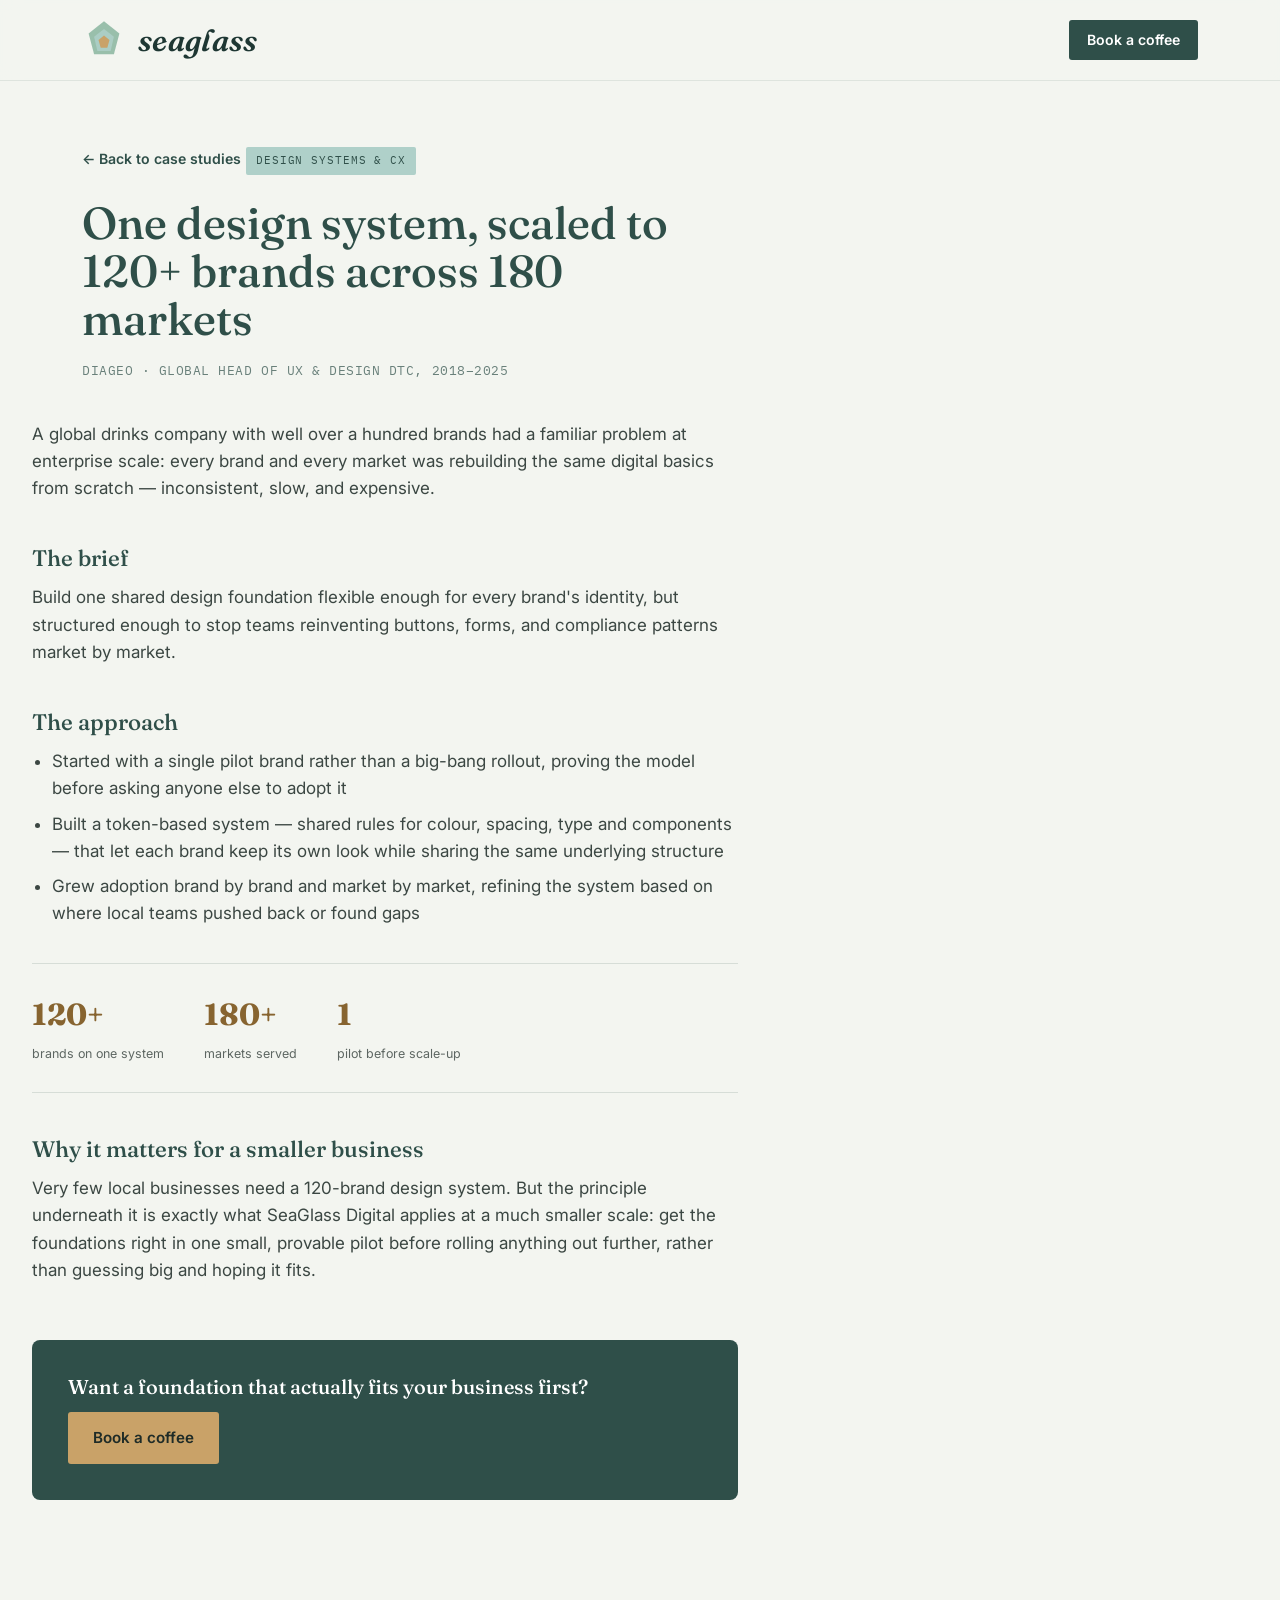
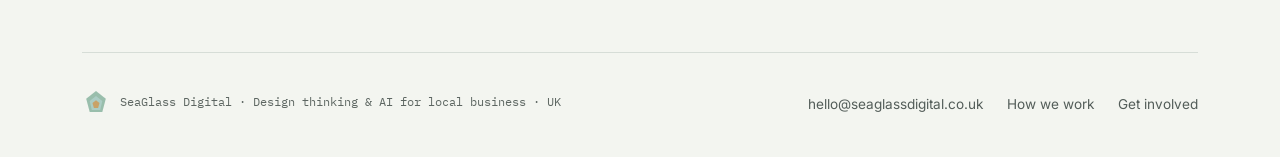
==== commit 9637276e: "created a sticky mobile CTa and made more mobile friendly" ====
--- a/case-studies/diageo-bedrock.html
+++ b/case-studies/diageo-bedrock.html
@@ -122,5 +122,10 @@
     </div>
   </div>
 </footer>
+
+<div class="mobile-cta-bar">
+  <a class="btn btn-primary" href="../index.html#involve">Book a coffee</a>
+</div>
+
 </body>
 </html>
--- a/assets/style.css
+++ b/assets/style.css
@@ -10,8 +10,11 @@
     --glass-amber-text: #876430;
     --glass-grey:  #B9C4BE;
     --white:       #FFFFFF;
-    --radius-soft: 6px;
+    --radius-soft: 8px;
     --max: 1180px;
+    --gap: 24px;
+    --shadow-soft: 0 14px 30px -18px rgba(47,79,73,0.35);
+    --shadow-soft-hover: 0 20px 36px -18px rgba(47,79,73,0.42);
   }
 
   *{ box-sizing:border-box; }
@@ -51,7 +54,40 @@
   img,svg{ display:block; max-width:100%; }
   .wrap{ max-width:var(--max); margin:0 auto; padding:0 32px; }
   section{ padding:96px 0; }
-  @media (max-width:720px){ section{ padding:64px 0; } .wrap{ padding:0 22px; } }
+  @media (max-width:720px){
+    section{ padding:40px 0; }
+    .wrap{ padding:0 20px; }
+    body{ padding-bottom:68px; } /* room for the sticky mobile CTA bar */
+    .hero{ padding:48px 0 36px; }
+    .pain-head{ margin-bottom:32px; }
+    .involve-head{ margin-bottom:28px; }
+    .flow-diagram-5{ margin-bottom:32px; }
+    .how-intro{ margin:12px 0 24px; }
+    .why-in-pain{ margin-top:28px; }
+    .pull-quote{ margin-top:20px; }
+    .reassure{ padding:26px 0; }
+    .hero-grid{ gap:32px; }
+    .hero p.lead{ margin:16px 0 22px; }
+    .trust-strip{ margin-top:24px; gap:16px; }
+  }
+
+  /* ---------- STICKY MOBILE CTA ---------- */
+  .mobile-cta-bar{
+    display:none;
+  }
+  @media (max-width:760px){
+    .mobile-cta-bar{
+      display:flex; position:fixed; left:0; right:0; bottom:0; z-index:45;
+      background:rgba(243,245,240,0.94);
+      backdrop-filter:blur(10px); -webkit-backdrop-filter:blur(10px);
+      border-top:1px solid rgba(47,79,73,0.15);
+      padding:12px 20px;
+      box-shadow:0 -8px 20px -12px rgba(47,79,73,0.25);
+    }
+    .mobile-cta-bar .btn{
+      width:100%; justify-content:center; padding:14px 20px; font-size:1rem;
+    }
+  }
 
   a:focus-visible, button:focus-visible{
     outline:2px solid var(--sea-deep);
@@ -168,12 +204,33 @@
   .hero-art svg{ width:100%; height:auto; }
   .shard-piece{ filter:drop-shadow(0 8px 18px rgba(47,79,73,0.16)); }
 
+  /* ---------- NEW TO AI REASSURANCE PANEL ---------- */
+  .reassure{
+    padding:36px 0;
+    background:var(--glass-aqua);
+  }
+  .reassure-inner{
+    display:flex; align-items:flex-start; gap:24px;
+  }
+  .reassure-icon{
+    width:36px; height:36px; flex-shrink:0; margin-top:4px; color:var(--sea-deep);
+  }
+  .reassure h2{
+    font-size:1.25rem; margin-bottom:8px; color:var(--sea-deep);
+  }
+  .reassure p{
+    margin:0; font-size:0.98rem; opacity:0.88; max-width:70ch; color:var(--ink);
+  }
+  @media (max-width:600px){
+    .reassure-inner{ flex-direction:column; gap:14px; }
+  }
+
   /* ---------- PAIN POINTS ---------- */
   .pain{ background:var(--sand-deep); }
   .pain-head{ max-width:56ch; margin-bottom:52px; }
   .pain-head h2{ font-size:clamp(1.7rem,3vw,2.3rem); }
   .pain-grid{
-    display:grid; grid-template-columns:repeat(4,1fr); gap:22px;
+    display:grid; grid-template-columns:repeat(4,1fr); gap:var(--gap);
   }
   @media (max-width:980px){ .pain-grid{ grid-template-columns:repeat(2,1fr); } }
   @media (max-width:560px){ .pain-grid{ grid-template-columns:1fr; } }
@@ -195,71 +252,22 @@
   .shard-card h3{ font-size:1rem; font-family:'Inter',sans-serif; font-weight:600; color:var(--ink); margin-bottom:8px; }
   .shard-card p{ font-size:0.92rem; margin:0; opacity:0.78; }
 
-  /* ---------- PROCESS ---------- */
-  .process-head{ max-width:60ch; margin-bottom:20px; }
-  .process-art{ margin:36px 0 56px; }
-  .process-art svg{ width:100%; height:auto; }
-
-  .steps{ counter-reset:step; list-style:none; margin:0; padding:0; }
-  .step{
-    display:grid; grid-template-columns:70px 1fr; gap:24px;
-    padding:28px 0; border-top:1px solid rgba(47,79,73,0.15);
-  }
-  .step:last-child{ border-bottom:1px solid rgba(47,79,73,0.15); }
-  .step-num{
-    font-family:'Fraunces',serif; font-style:italic; font-size:1.7rem; color:var(--glass-amber-text);
-  }
-  .step h3{ font-size:1.15rem; margin-bottom:6px; color:var(--sea-deep); }
-  .step p{ margin:0; max-width:60ch; opacity:0.8; font-size:0.96rem; }
-
-  /* ---------- TRUST / COMMUNITY ---------- */
-  .community{ background:var(--sea-deep); color:var(--sand); }
-  .community h2{ color:var(--white); font-size:clamp(1.7rem,3vw,2.3rem); max-width:20ch; }
-  .community .eyebrow{ color:var(--glass-aqua); opacity:1; }
-  .comm-grid{ display:grid; grid-template-columns:1fr 1fr; gap:50px; margin-top:44px; }
-  @media (max-width:800px){ .comm-grid{ grid-template-columns:1fr; } }
-  .comm-list{ list-style:none; margin:0; padding:0; display:grid; gap:18px; }
-  .comm-list li{
-    display:flex; gap:14px; align-items:flex-start; font-size:0.98rem; opacity:0.92;
-  }
-  .comm-list li .dot{
-    width:9px; height:9px; border-radius:50%; background:var(--glass-amber);
-    margin-top:8px; flex-shrink:0;
-  }
-  .comm-quote{
-    font-family:'Fraunces',serif; font-style:italic; font-size:1.3rem; line-height:1.45;
-    color:var(--white); border-left:2px solid var(--glass-amber); padding-left:24px;
-  }
-  .comm-quote span{
-    display:block; margin-top:16px; font-family:'IBM Plex Mono',monospace;
-    font-style:normal; font-size:0.72rem; letter-spacing:0.06em; text-transform:uppercase;
-    opacity:0.65;
-  }
-
   /* ---------- CASE STUDY ---------- */
   .case{ }
-  .track-stats{
-    display:grid; grid-template-columns:repeat(4,1fr); gap:22px; margin-bottom:52px;
-    border-top:1px solid rgba(47,79,73,0.15); border-bottom:1px solid rgba(47,79,73,0.15);
-    padding:28px 0;
-  }
-  @media (max-width:800px){ .track-stats{ grid-template-columns:repeat(2,1fr); } }
-  .track-stats div strong{
-    display:block; font-family:'Fraunces',serif; font-size:2rem; color:var(--sea-deep);
-  }
-  .track-stats div span{ font-size:0.82rem; opacity:0.7; }
-
-  .case-grid{ display:grid; grid-template-columns:repeat(3,1fr); gap:24px; }
+  .case-grid{ display:grid; grid-template-columns:repeat(3,1fr); gap:var(--gap); }
   @media (max-width:900px){ .case-grid{ grid-template-columns:1fr; } }
   .case-mini{
     display:block; text-decoration:none; color:inherit;
-    background:var(--white); border:1px solid rgba(47,79,73,0.12);
+    background:rgba(255,255,255,0.7);
+    backdrop-filter:blur(6px); -webkit-backdrop-filter:blur(6px);
+    border:1px solid rgba(255,255,255,0.8);
     border-radius:var(--radius-soft); padding:28px 26px;
+    box-shadow:var(--shadow-soft);
     transition:transform 0.2s ease, box-shadow 0.2s ease;
   }
   .case-mini:hover{
-    transform:translateY(-3px);
-    box-shadow:0 16px 30px -18px rgba(47,79,73,0.35);
+    transform:translateY(-4px);
+    box-shadow:var(--shadow-soft-hover);
   }
   .case-mini h3{ font-size:1.08rem; margin:14px 0 10px; }
   .case-mini p{ font-size:0.88rem; opacity:0.78; margin:0 0 16px; }
@@ -267,38 +275,28 @@
     font-family:'IBM Plex Mono',monospace; font-size:0.76rem; letter-spacing:0.02em;
     color:var(--glass-amber-text); font-weight:500;
   }
-  .case-card{
-    background:var(--white);
-    border:1px solid rgba(47,79,73,0.12);
-    border-radius:var(--radius-soft);
-    padding:48px;
-    display:grid; grid-template-columns:1fr 1fr; gap:44px;
-  }
-  @media (max-width:800px){ .case-card{ grid-template-columns:1fr; padding:32px; } }
   .case-tag{
     display:inline-block; font-family:'IBM Plex Mono',monospace; font-size:0.7rem;
     letter-spacing:0.08em; text-transform:uppercase; color:var(--sea-deep);
     background:var(--glass-aqua); padding:5px 10px; border-radius:2px; margin-bottom:18px;
   }
   .case h3{ font-size:1.5rem; margin-bottom:14px; }
-  .case-stats{ display:flex; gap:34px; margin-top:26px; flex-wrap:wrap; }
-  .case-stats div strong{ display:block; font-family:'Fraunces',serif; font-size:1.7rem; color:var(--glass-amber-text); }
-  .case-stats div span{ font-size:0.8rem; opacity:0.7; }
-  .case-note{
-    margin-top:26px; padding:14px 16px; background:var(--sand-deep);
-    border-left:3px solid var(--glass-amber); font-size:0.85rem; opacity:0.85; border-radius:2px;
-  }
-
   /* ---------- GET INVOLVED ---------- */
   .involve{ background:var(--sand-deep); }
   .involve-head{ max-width:56ch; margin-bottom:48px; }
-  .involve-grid{ display:grid; grid-template-columns:repeat(3,1fr); gap:24px; }
+  .involve-grid{ display:grid; grid-template-columns:repeat(3,1fr); gap:var(--gap); }
   @media (max-width:900px){ .involve-grid{ grid-template-columns:1fr; } }
   .involve-card{
-    background:var(--white); border-radius:var(--radius-soft);
-    padding:34px 28px; border:1px solid rgba(47,79,73,0.1);
+    background:rgba(255,255,255,0.7);
+    backdrop-filter:blur(6px); -webkit-backdrop-filter:blur(6px);
+    border:1px solid rgba(255,255,255,0.8);
+    border-radius:var(--radius-soft);
+    box-shadow:var(--shadow-soft);
+    padding:34px 28px;
     display:flex; flex-direction:column; gap:14px;
-  }
+    transition:transform 0.2s ease, box-shadow 0.2s ease;
+  }
+  .involve-card:hover{ transform:translateY(-4px); box-shadow:var(--shadow-soft-hover); }
   .involve-card .icon{ width:30px; height:30px; color:var(--glass-amber-text); }
   .involve-card h3{ font-size:1.15rem; }
   .involve-card p{ font-size:0.92rem; opacity:0.78; margin:0; flex-grow:1; }
@@ -307,13 +305,13 @@
   /* ---------- FOOTER ---------- */
   footer{ padding:56px 0 40px; }
   .foot-grid{
-    display:flex; justify-content:space-between; align-items:flex-end; flex-wrap:wrap; gap:24px;
+    display:flex; justify-content:space-between; align-items:flex-end; flex-wrap:wrap; gap:var(--gap);
     border-top:1px solid rgba(47,79,73,0.15); padding-top:36px;
   }
   .foot-brand{ display:flex; align-items:center; gap:10px; }
   .foot-brand .brand-mark{ width:28px; height:28px; }
   footer .fine{ font-family:'IBM Plex Mono',monospace; font-size:0.74rem; opacity:0.7; }
-  .foot-links{ display:flex; gap:22px; list-style:none; margin:0; padding:0; }
+  .foot-links{ display:flex; gap:var(--gap); list-style:none; margin:0; padding:0; }
   .foot-links a{ text-decoration:none; font-size:0.85rem; opacity:0.75; }
   .foot-links a:hover{ opacity:1; }
 
@@ -338,18 +336,12 @@
 .cs-cta{ margin:56px 0 0; padding:36px; background:var(--sea-deep); border-radius:var(--radius-soft); color:var(--white); }
 .cs-cta h3{ color:var(--white); font-size:1.25rem; margin-bottom:14px; }
 
-/* ---------- FAQ ---------- */
-.faq-list{ display:grid; grid-template-columns:1fr 1fr; gap:32px; }
-@media (max-width:800px){ .faq-list{ grid-template-columns:1fr; } }
-.faq-item h3{ font-size:1.05rem; margin-bottom:8px; color:var(--sea-deep); }
-.faq-item p{ font-size:0.93rem; opacity:0.8; margin:0; }
-
 /* ---------- INITIAL DISCOVERY FLOW + PRICING ---------- */
 .flow-diagram{
   display:flex; align-items:stretch; gap:14px; flex-wrap:wrap;
 }
 .flow-step{
-  flex:1 1 200px; background:var(--white); border:1px solid rgba(47,79,73,0.12);
+  flex:0 1 220px; background:var(--white); border:1px solid rgba(47,79,73,0.12);
   border-radius:var(--radius-soft); padding:24px 20px;
 }
 .flow-num{
@@ -367,24 +359,6 @@
   .flow-diagram{ flex-direction:column; }
   .flow-arrow{ transform:rotate(90deg); padding:4px 0; }
 }
-
-.pricing-grid{
-  display:grid; grid-template-columns:repeat(4,1fr); gap:20px; margin-top:32px;
-}
-@media (max-width:980px){ .pricing-grid{ grid-template-columns:repeat(2,1fr); } }
-@media (max-width:600px){ .pricing-grid{ grid-template-columns:1fr; } }
-.pricing-card{
-  background:var(--white); border:1px solid rgba(47,79,73,0.12); border-radius:var(--radius-soft);
-  padding:26px 22px; display:flex; flex-direction:column;
-}
-.pricing-card h3{ font-size:1.15rem; margin:14px 0 6px; }
-.pricing-card .price{
-  font-family:'Fraunces',serif; font-size:1.7rem; color:var(--glass-amber-text); margin-bottom:12px;
-}
-.pricing-card .price span{ font-family:'Inter',sans-serif; font-size:0.72rem; opacity:0.7; }
-.pricing-card p{ font-size:0.87rem; opacity:0.8; margin:0 0 14px; }
-.pricing-card ul{ list-style:none; margin:0; padding:0; font-size:0.83rem; opacity:0.85; display:grid; gap:8px; }
-.pricing-card ul li::before{ content:"— "; }
 
 /* 5-stage process overview flow diagram — styled as tumbled sea glass pieces */
 .flow-diagram-5{ margin-bottom:52px; }
@@ -420,16 +394,8 @@
   .flow-diagram-5 .flow-step{ clip-path:none; }
 }
 
-/* ---------- WHY & HOW (merged section) ---------- */
-.why-how-grid{ display:grid; grid-template-columns:0.85fr 1.15fr; gap:56px; align-items:start; }
-@media (max-width:900px){ .why-how-grid{ grid-template-columns:1fr; gap:48px; } }
-.why-col h2, .how-col h2{ font-size:clamp(1.5rem,2.6vw,1.9rem); margin:12px 0 24px; }
-.comm-quote-light{
-  font-size:1.05rem; margin-top:22px;
-  color:var(--ink);
-  border-left-color:#876430;
-}
-.comm-quote-light span{ opacity:0.75; }
+/* ---------- HOW WE WORK ---------- */
+.how-col h2{ font-size:clamp(1.5rem,2.6vw,1.9rem); margin:12px 0 24px; }
 .how-col .flow-diagram-5{ margin-bottom:0; margin-top:8px; }
 
 .involve-note{
@@ -439,19 +405,34 @@
 /* Trust copy, merged directly into the Pain Points section as continuous prose */
 p.why-in-pain{
   margin-top:40px;
+  max-width:78ch;
   font-size:1.02rem;
   opacity:0.85;
 }
 p.why-in-pain em{ font-style:italic; }
 
-/* ---------- DOUBLE DIAMOND DIAGRAM ---------- */
+.pull-quote{
+  margin:28px 0 0;
+  max-width:70ch;
+  padding:8px 0 8px 28px;
+  border-left:3px solid var(--glass-amber-text);
+  font-family:'Fraunces', serif;
+  font-style:italic;
+  font-size:1.45rem;
+  line-height:1.5;
+  color:var(--sea-deep);
+}
+.pull-quote span{
+  display:block;
+  margin-top:14px;
+  font-family:'IBM Plex Mono', monospace;
+  font-style:normal;
+  font-size:0.74rem;
+  letter-spacing:0.06em;
+  text-transform:uppercase;
+  color:var(--ink);
+  opacity:0.75;
+}
+
+/* ---------- HOW WE WORK INTRO ---------- */
 .how-intro{ max-width:60ch; opacity:0.85; margin:16px 0 36px; }
-.dd-diagram{ margin:0 0 44px; }
-.dd-diagram svg{ width:100%; height:auto; display:block; }
-.dd-caption{
-  margin-top:14px; font-size:0.85rem; opacity:0.75; max-width:66ch;
-  font-style:normal;
-}
-@media (max-width:600px){
-  .dd-diagram svg text{ font-size:14px; }
-}
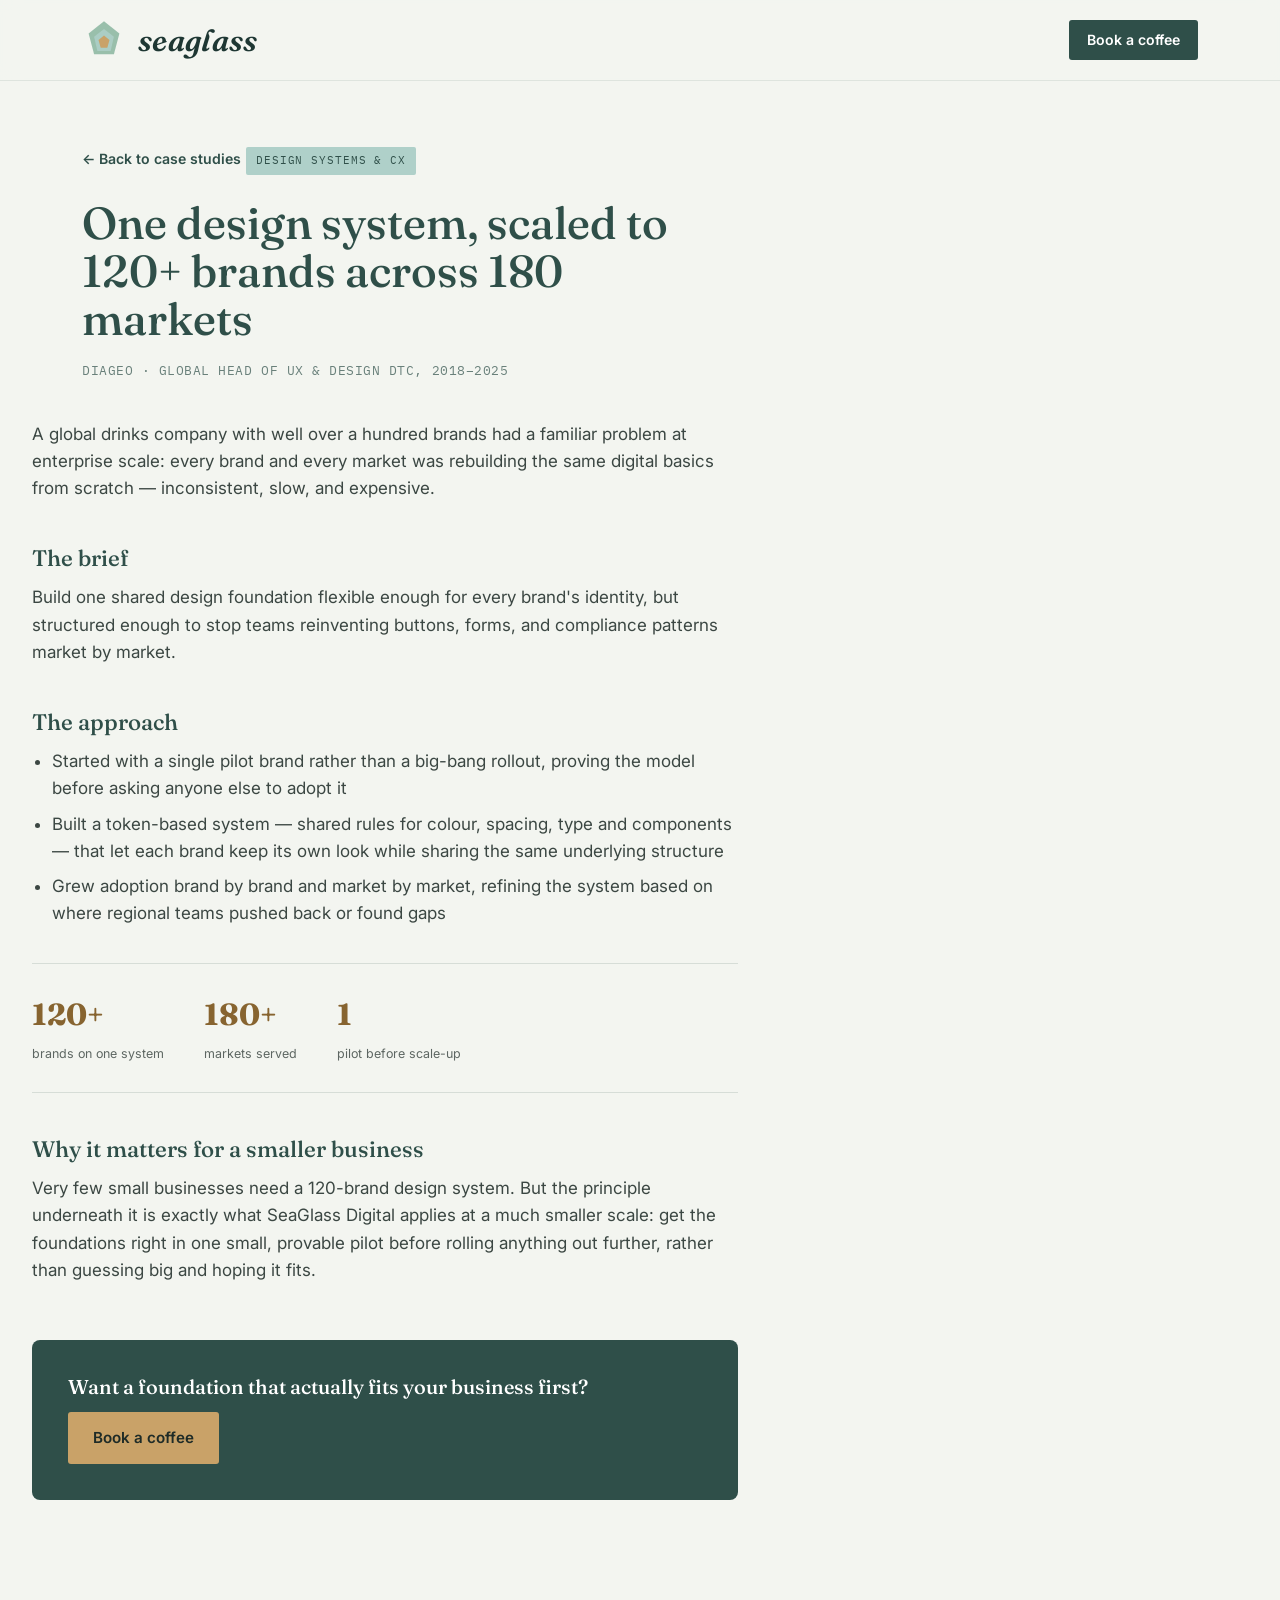
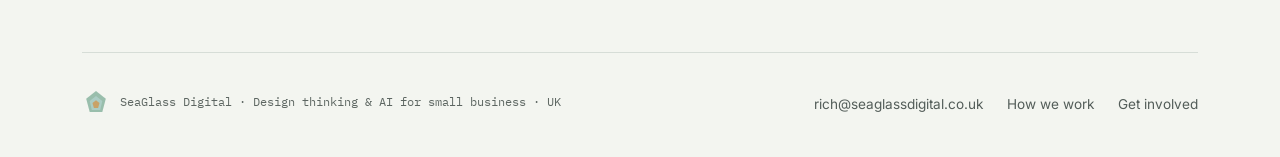
==== commit 410cedd6: "making a better mobile experience" ====
--- a/case-studies/diageo-bedrock.html
+++ b/case-studies/diageo-bedrock.html
@@ -83,7 +83,7 @@
       <ul>
         <li>Started with a single pilot brand rather than a big-bang rollout, proving the model before asking anyone else to adopt it</li>
         <li>Built a token-based system — shared rules for colour, spacing, type and components — that let each brand keep its own look while sharing the same underlying structure</li>
-        <li>Grew adoption brand by brand and market by market, refining the system based on where local teams pushed back or found gaps</li>
+        <li>Grew adoption brand by brand and market by market, refining the system based on where regional teams pushed back or found gaps</li>
       </ul>
 
       <div class="cs-stats-row">
@@ -93,7 +93,7 @@
       </div>
 
       <h2>Why it matters for a smaller business</h2>
-      <p>Very few local businesses need a 120-brand design system. But the principle underneath it is exactly what SeaGlass Digital applies at a much smaller scale: get the foundations right in one small, provable pilot before rolling anything out further, rather than guessing big and hoping it fits.</p>
+      <p>Very few small businesses need a 120-brand design system. But the principle underneath it is exactly what SeaGlass Digital applies at a much smaller scale: get the foundations right in one small, provable pilot before rolling anything out further, rather than guessing big and hoping it fits.</p>
 
       <div class="cs-cta">
         <h3>Want a foundation that actually fits your business first?</h3>
@@ -112,10 +112,10 @@
           <polygon points="20,10 29,17 26,30 14,30 11,17" fill="#AFD0C9" opacity="0.85"/>
           <polygon points="20,16 25,20 23,27 17,27 15,20" fill="#C9A268"/>
         </svg>
-        <span class="fine">SeaGlass Digital · Design thinking &amp; AI for local business · UK</span>
+        <span class="fine">SeaGlass Digital · Design thinking &amp; AI for small business · UK</span>
       </div>
       <ul class="foot-links">
-        <li><a href="mailto:hello@seaglassdigital.co.uk">hello@seaglassdigital.co.uk</a></li>
+        <li><a href="mailto:rich@seaglassdigital.co.uk">rich@seaglassdigital.co.uk</a></li>
         <li><a href="../index.html#process">How we work</a></li>
         <li><a href="../index.html#involve">Get involved</a></li>
       </ul>
--- a/assets/style.css
+++ b/assets/style.css
@@ -167,7 +167,7 @@
     .nav-toggle-btn[aria-expanded="true"] .bar:nth-child(3){ transform:translateY(-7px) rotate(-45deg); }
     .brand-mark{ width:36px; height:36px; }
     .brand-word{ font-size:1.5rem; }
-    .nav-cta{ padding:10px 14px; font-size:0.82rem; }
+    .nav-cta{ display:none; }
   }
 
   /* ---------- HERO ---------- */
